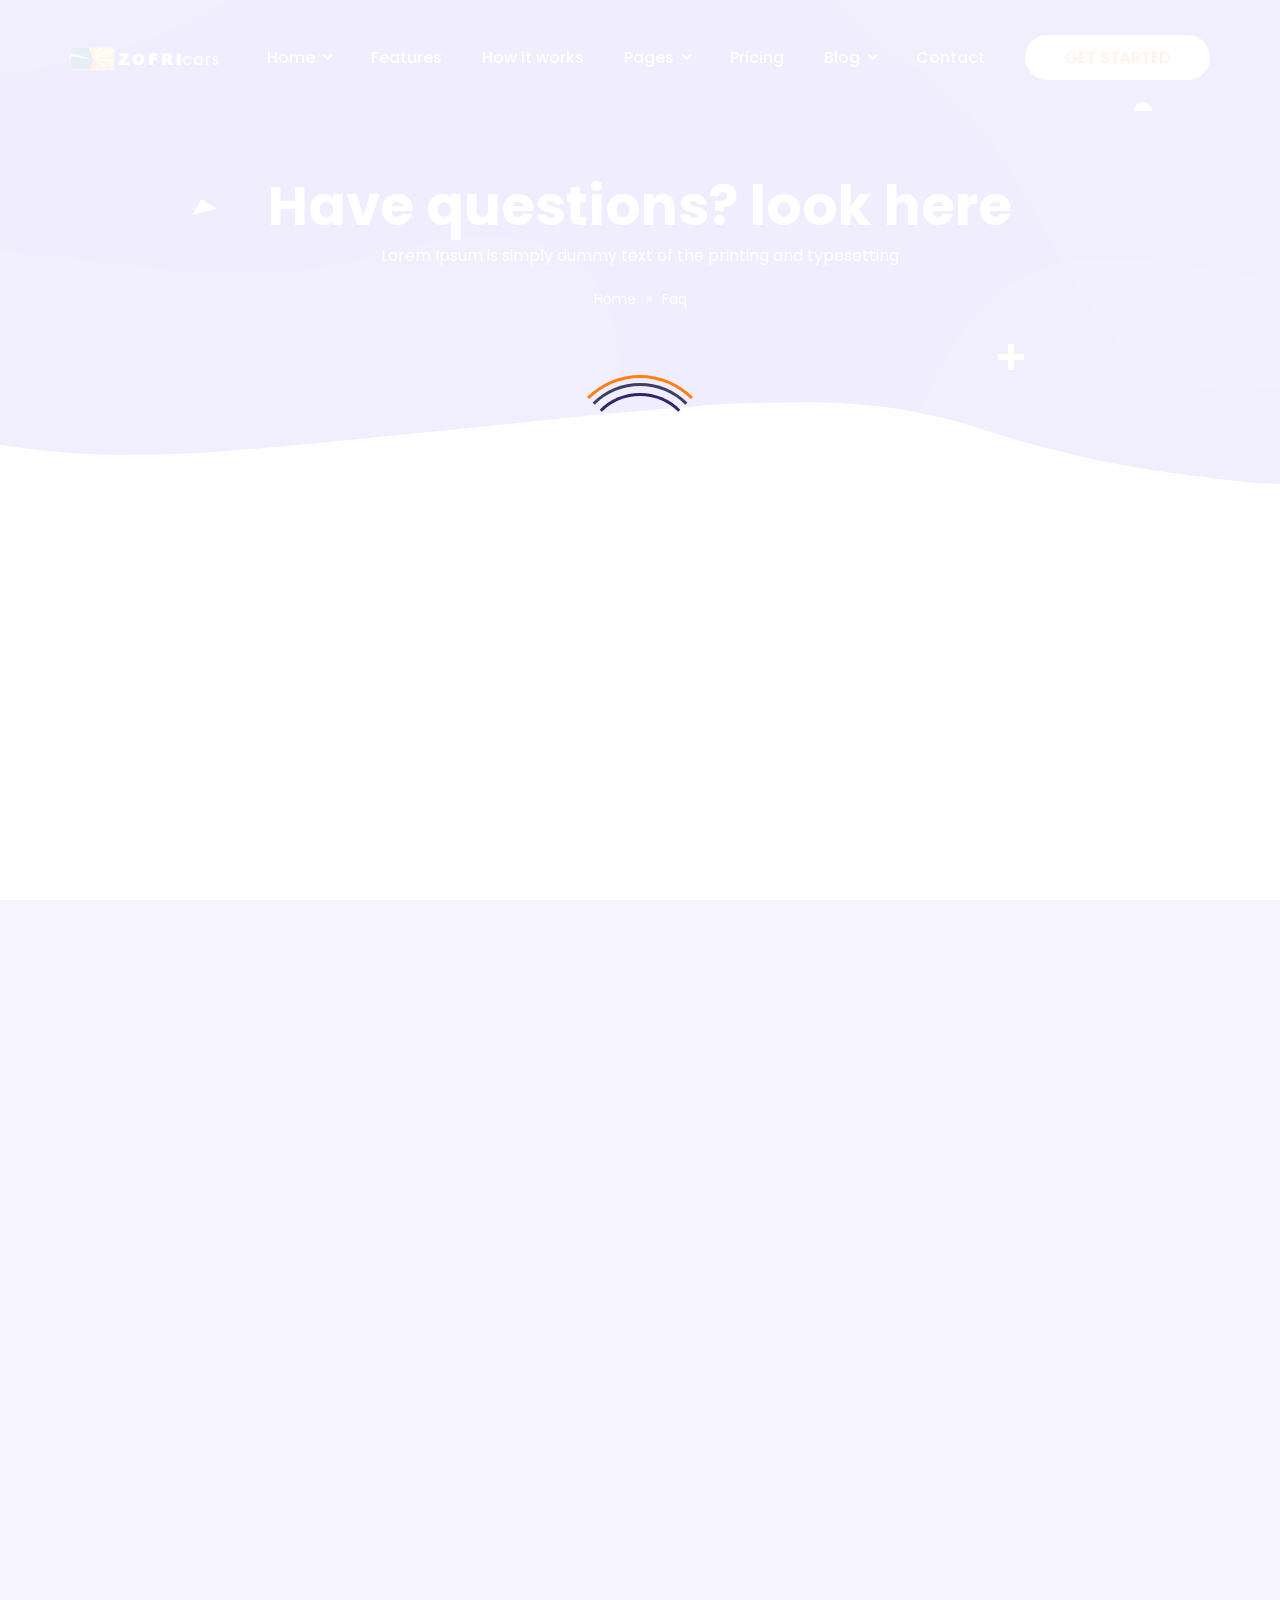
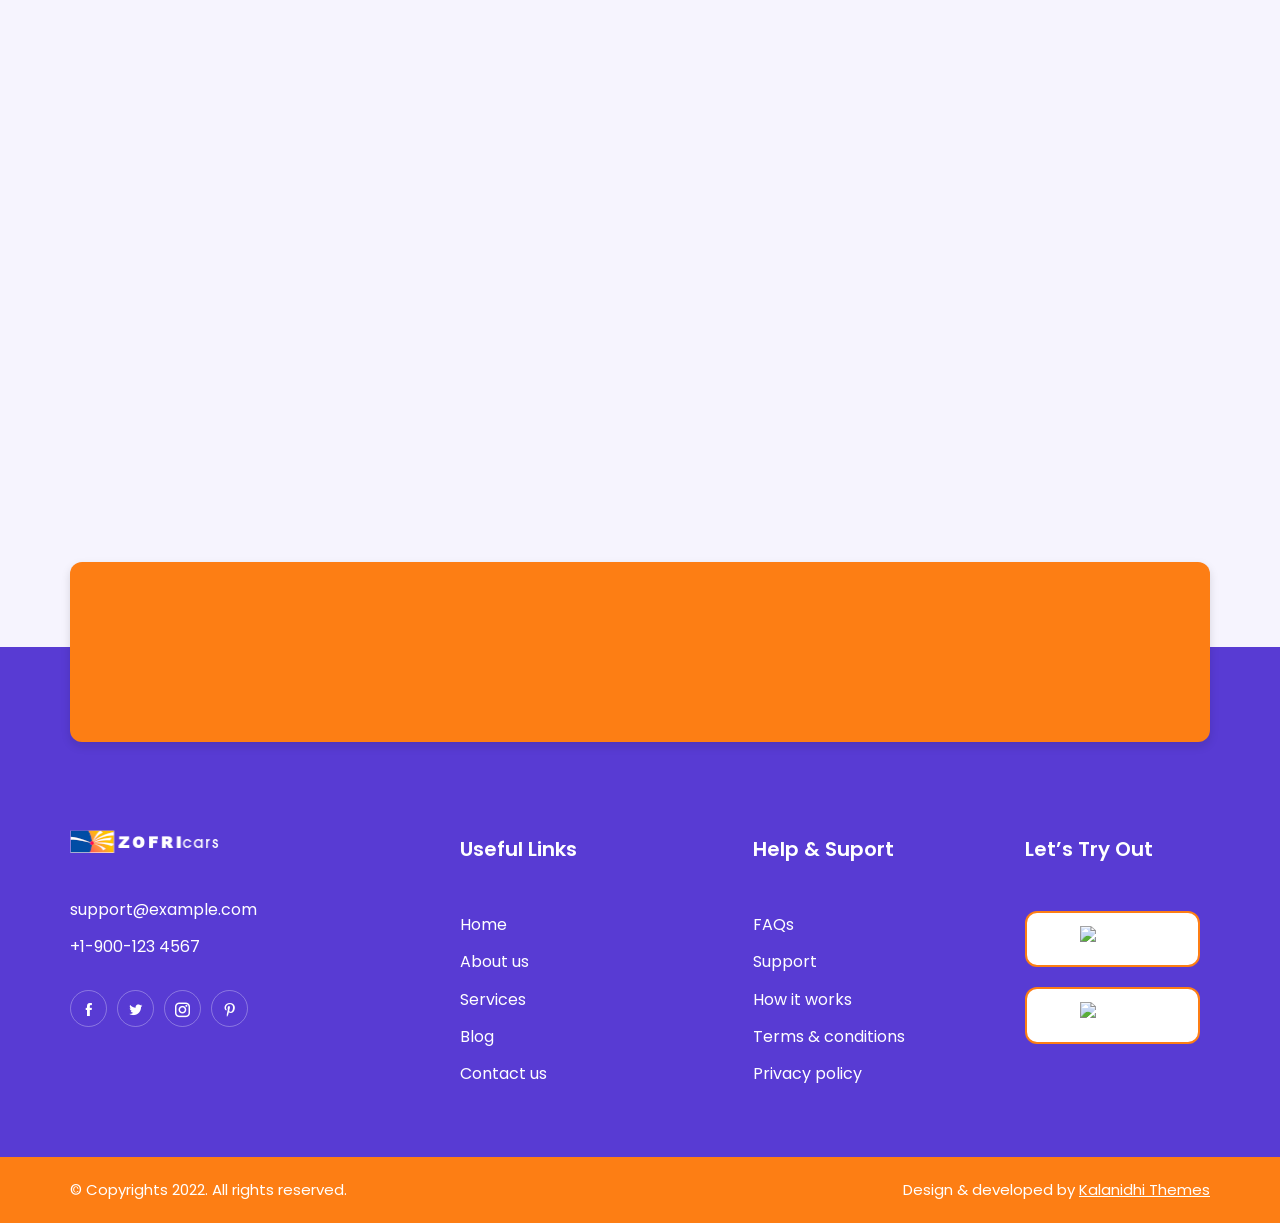
==== faq.html @ 600fb944 "first commit" ====
<!DOCTYPE html>
<html lang="en">

<head>

  <meta charset="UTF-8">
  <meta http-equiv="X-UA-Compatible" content="IE=edge">
  <meta name="viewport" content="width=device-width, initial-scale=1.0">
  <title>FAQs</title>

  <!-- icofont-css-link -->
  <link rel="stylesheet" href="css/icofont.min.css">
  <!-- Owl-Carosal-Style-link -->
  <link rel="stylesheet" href="css/owl.carousel.min.css">
  <!-- Bootstrap-Style-link -->
  <link rel="stylesheet" href="css/bootstrap.min.css">
  <!-- Aos-Style-link -->
  <link rel="stylesheet" href="css/aos.css">
  <!-- Coustome-Style-link -->
  <link rel="stylesheet" href="css/style.css">
  <!-- Responsive-Style-link -->
  <link rel="stylesheet" href="css/responsive.css">
  <!-- Favicon -->
  <link rel="shortcut icon" href="images/favicon.png" type="image/x-icon">

</head>

<body>

  <!-- Page-wrapper-Start -->
  <div class="page_wrapper">

    <!-- Preloader -->
    <div id="preloader">
      <div id="loader"></div>
    </div>

    <!-- Header Start -->
    <header class="white_header">
      <!-- container start -->
      <div class="container">
        <!-- navigation bar -->
        <nav class="navbar navbar-expand-lg">
           <a class="navbar-brand" href="index.html">
            <img src="images/footer_logo.png" alt="image">
          </a>
          <button class="navbar-toggler" type="button" data-toggle="collapse" data-target="#navbarSupportedContent"
            aria-controls="navbarSupportedContent" aria-expanded="false" aria-label="Toggle navigation">
            <span class="navbar-toggler-icon">
              <!-- <i class="icofont-navigation-menu ico_menu"></i> -->
              <div class="toggle-wrap">
                <span class="toggle-bar"></span>
              </div>
            </span>
          </button>

          <div class="collapse navbar-collapse" id="navbarSupportedContent">
            <ul class="navbar-nav ml-auto">
              <!-- secondery menu start -->
              <li class="nav-item has_dropdown">
                <a class="nav-link" href="faq.html#">Home</a>
                <span class="drp_btn"><i class="icofont-rounded-down"></i></span>
                <div class="sub_menu">
                  <ul>
                    <li><a href="index.html">Home Defoult</a></li>
                    <li><a href="../02-app-landing-page-dark-hero/index.html">Home Dark Hero</a></li>
                    <li><a href="../03-app-landing-page-wave-animation/index.html">Home Wave </a></li>
                    <li><a href="../04-app-landing-page-gredient-color/index.html">Home Gredient</a></li>
                    <li><a href="../05-app-landing-page-video-hero/index.html">Home Video</a></li>
                    <li><a href="../06-app-landing-page-video-hero-full-background/index.html">Home Video 2</a></li>
                  </ul>
                </div>
              </li>
              <!-- secondery menu end -->
              <li class="nav-item">
                <a class="nav-link" href="index.html#features">Features</a>
              </li>
              <li class="nav-item">
                <a class="nav-link" href="index.html#how_it_work">How it works</a>
              </li>

              <!-- secondery menu start -->
              <li class="nav-item has_dropdown">
                <a class="nav-link" href="faq.html#">Pages</a>
                <span class="drp_btn"><i class="icofont-rounded-down"></i></span>
                <div class="sub_menu">
                  <ul>
                    <li><a href="about.html">About Us</a></li>
                    <li><a href="reviews.html">Reviews</a></li>
                    <li><a href="contact.html">Contact Us</a></li>
                    <li><a href="faq.html">Faq</a></li>
                    <li><a href="sign-in.html">Sign In</a></li>
                    <li><a href="sign-up.html">Sign Up</a></li>
                    <li><a href="blog-list.html">Blog List</a></li>
                    <li><a href="blog-single.html">Blog Single</a></li>
                  </ul>
                </div>
              </li>
              <!-- secondery menu end -->

              <li class="nav-item">
                <a class="nav-link" href="pricing.html">Pricing</a>
              </li>


              <!-- secondery menu start -->
              <li class="nav-item has_dropdown">
                <a class="nav-link" href="faq.html#">Blog</a>
                <span class="drp_btn"><i class="icofont-rounded-down"></i></span>
                <div class="sub_menu">
                  <ul>
                    <li><a href="blog-list.html">Blog List</a></li>
                    <li><a href="blog-single.html">Blog Single</a></li>
                  </ul>
                </div>
              </li>
              <!-- secondery menu end -->

              
              <li class="nav-item">
                <a class="nav-link" href="contact.html">Contact</a>
              </li>
              <li class="nav-item">
                <a class="nav-link dark_btn" href="contact.html">GET STARTED</a>
              </li>
            </ul>
          </div>
        </nav>
        <!-- navigation end -->
      </div>
      <!-- container end -->
    </header>


    <!-- BredCrumb-Section -->
    <div class="bred_crumb">
      <div class="container">
        <!-- shape animation  -->
        <span class="banner_shape1"> <img src="images/banner-shape1.png" alt="image" > </span>
        <span class="banner_shape2"> <img src="images/banner-shape2.png" alt="image" > </span>
        <span class="banner_shape3"> <img src="images/banner-shape3.png" alt="image" > </span>

        <div class="bred_text">
          <h1>Have questions? look here</h1>
          <p>Lorem Ipsum is simply dummy text of the printing and typesetting</p>
          <ul>
            <li><a href="index.html">Home</a></li>
            <li><span>»</span></li>
            <li><a href="reviews.html">Faq</a></li>
          </ul>
        </div>
      </div>
    </div>

    <!-- FAQ-Section start -->
    <section class="row_am faq_section">
      <!-- container start -->
      <div class="container">

        <!-- faq data -->
        <div class="faq_panel">
          <div class="accordion" id="accordionExample">

            <div class="card" data-aos="fade-up" >
              <div class="card-header" id="headingOne">
                <h2 class="mb-0">
                  <button type="button" class="btn btn-link active" data-toggle="collapse" data-target="#collapseOne">
                    <i class="icon_faq icofont-plus"></i></i> How can i pay ?</button>
                </h2>
              </div>
              <div id="collapseOne" class="collapse show" aria-labelledby="headingOne" data-parent="#accordionExample">
                <div class="card-body">
                  <p>Lorem Ipsum is simply dummy text of the printing and typesetting industry lorem Ipsum has. been the
                    industrys standard dummy text ever since the when an unknown printer took a galley of type and
                    scrambled it to make a type specimen book. It has survived not only five cen turies but also the
                    leap into electronic typesetting, remaining essentially unchanged.</p>
                </div>
              </div>
            </div>

            <div class="card" data-aos="fade-up" >
              <div class="card-header" id="headingTwo">
                <h2 class="mb-0">
                  <button type="button" class="btn btn-link collapsed" data-toggle="collapse"
                    data-target="#collapseTwo"><i class="icon_faq icofont-plus"></i></i> How to setup account ?</button>
                </h2>
              </div>
              <div id="collapseTwo" class="collapse" aria-labelledby="headingTwo" data-parent="#accordionExample">
                <div class="card-body">
                  <p>Lorem Ipsum is simply dummy text of the printing and typesetting industry lorem Ipsum has. been the
                    industrys standard dummy text ever since the when an unknown printer took a galley of type and
                    scrambled it to make a type specimen book. It has survived not only five cen turies but also the
                    leap into electronic typesetting, remaining essentially unchanged.</p>
                </div>
              </div>
            </div>

            <div class="card" data-aos="fade-up" >
              <div class="card-header" id="headingThree">
                <h2 class="mb-0">
                  <button type="button" class="btn btn-link collapsed" data-toggle="collapse"
                    data-target="#collapseThree"><i class="icon_faq icofont-plus"></i></i>What is process to get refund
                    ?</button>
                </h2>
              </div>
              <div id="collapseThree" class="collapse" aria-labelledby="headingThree" data-parent="#accordionExample">
                <div class="card-body">
                  <p>Lorem Ipsum is simply dummy text of the printing and typesetting industry lorem Ipsum has. been the
                    industrys standard dummy text ever since the when an unknown printer took a galley of type and
                    scrambled it to make a type specimen book. It has survived not only five cen turies but also the
                    leap into electronic typesetting, remaining essentially unchanged.</p>
                </div>
              </div>
            </div>

            <div class="card" data-aos="fade-up" >
              <div class="card-header" id="headingFour">
                <h2 class="mb-0">
                  <button type="button" class="btn btn-link collapsed" data-toggle="collapse"
                    data-target="#collapseFour"><i class="icon_faq icofont-plus"></i></i>What is process to get refund ?
                  </button>
                </h2>
              </div>

              <div id="collapseFour" class="collapse" aria-labelledby="headingFour" data-parent="#accordionExample">
                <div class="card-body">
                  <p>Lorem Ipsum is simply dummy text of the printing and typesetting industry lorem Ipsum has. been the
                    industrys standard dummy text ever since the when an unknown printer took a galley of type and
                    scrambled it to make a type specimen book. It has survived not only five cen turies but also the
                    leap into electronic typesetting, remaining essentially unchanged.</p>
                </div>
              </div>
            </div>

            <div class="card" data-aos="fade-up" >
              <div class="card-header" id="headingFive">
                <h2 class="mb-0">
                  <button type="button" class="btn btn-link collapsed" data-toggle="collapse"
                    data-target="#collapseFive"><i class="icon_faq icofont-plus"></i></i>Can i get code bug support for customization ?
                  </button>
                </h2>
              </div>

              <div id="collapseFive" class="collapse" aria-labelledby="headingFive" data-parent="#accordionExample">
                <div class="card-body">
                  <p>Lorem Ipsum is simply dummy text of the printing and typesetting industry lorem Ipsum has. been the
                    industrys standard dummy text ever since the when an unknown printer took a galley of type and
                    scrambled it to make a type specimen book. It has survived not only five cen turies but also the
                    leap into electronic typesetting, remaining essentially unchanged.</p>
                </div>
              </div>
            </div>

            <div class="card" data-aos="fade-up" >
              <div class="card-header" id="headingSix">
                <h2 class="mb-0">
                  <button type="button" class="btn btn-link collapsed" data-toggle="collapse"
                    data-target="#collapseSix"><i class="icon_faq icofont-plus"></i></i>Lorem Ipsum is simply dummy text of the printing and typesetting ?
                  </button>
                </h2>
              </div>

              <div id="collapseSix" class="collapse" aria-labelledby="headingSix" data-parent="#accordionExample">
                <div class="card-body">
                  <p>Lorem Ipsum is simply dummy text of the printing and typesetting industry lorem Ipsum has. been the
                    industrys standard dummy text ever since the when an unknown printer took a galley of type and
                    scrambled it to make a type specimen book. It has survived not only five cen turies but also the
                    leap into electronic typesetting, remaining essentially unchanged.</p>
                </div>
              </div>
            </div>

            <div class="card" data-aos="fade-up" >
              <div class="card-header" id="headingSeven">
                <h2 class="mb-0">
                  <button type="button" class="btn btn-link collapsed" data-toggle="collapse"
                    data-target="#collapseSeven"><i class="icon_faq icofont-plus"></i></i>Lorem Ipsum is simply dummy text of the printing and typesetting ?
                  </button>
                </h2>
              </div>

              <div id="collapseSeven" class="collapse" aria-labelledby="headingSeven" data-parent="#accordionExample">
                <div class="card-body">
                  <p>Lorem Ipsum is simply dummy text of the printing and typesetting industry lorem Ipsum has. been the
                    industrys standard dummy text ever since the when an unknown printer took a galley of type and
                    scrambled it to make a type specimen book. It has survived not only five cen turies but also the
                    leap into electronic typesetting, remaining essentially unchanged.</p>
                </div>
              </div>
            </div>


          </div>
        </div>
      </div>
      <!-- container end -->
    </section>
    <!-- FAQ-Section end -->

     <!-- Download-Free-App-section-Start  -->
     <section class="row_am free_app_section review_freeapp" id="getstarted">
    	<!-- container start -->
        <div class="container">
            <div class="free_app_inner" data-aos="fade-in" data-aos-duration="1500" data-aos-delay="100">
              	<!-- row start -->
                <div class="row">
                	<!-- content -->
                    <div class="col-md-6">
                        <div class="free_text">
                            <div class="section_title">
                                <h2>Let’s download free from apple and play store</h2>
                                <p>Instant free download from apple and play store orem Ipsum is simply dummy text of the printing.
                                  and typese tting indus orem Ipsum has beenthe standard</p>
                            </div>
                            <ul class="app_btn">
                              <li>
                                <a href="faq.html#">
                                  <img src="images/appstore_blue.png" alt="image" >
                                </a>
                              </li>
                              <li>
                                <a href="faq.html#">
                                  <img src="images/googleplay_blue.png" alt="image" >
                                </a>
                              </li>
                            </ul>
                        </div>
                    </div>

                    <!-- images -->
                    <div class="col-md-6">
                        <div class="free_img">
                            <img src="images/download-screen01.png" alt="image" >
                            <img class="mobile_mockup" src="images/download-screen02.png" alt="image" >
                        </div>
                    </div>
                </div>
                <!-- row end -->
            </div>
        </div>
        <!-- container end -->
    </section>
    <!-- Download-Free-App-section-end  -->

    <!-- News-Letter-Section-Start -->
    <section class="newsletter_section">
      <!-- container start -->
      <div class="container">
        <div class="newsletter_box">
          <div class="section_title" data-aos="fade-in" data-aos-duration="1500" data-aos-delay="100">
            <!-- h2 -->
            <h2>Subscribe newsletter</h2>
            <!-- p -->
            <p>Be the first to recieve all latest post in your inbox</p>
          </div>
          <form action="faq.html" data-aos="fade-in" data-aos-duration="1500" data-aos-delay="100">
            <div class="form-group">
              <input type="email" class="form-control" placeholder="Enter your email">
            </div>
            <div class="form-group">
              <button class="btn">SUBMIT</button>
            </div>
          </form>
        </div>
      </div>
      <!-- container end -->
    </section>
    <!-- News-Letter-Section-end -->

    <!-- Footer-Section start -->
    <footer>
      <div class="top_footer has_bg">
        <!-- container start -->
        <div class="container">
          <!-- row start -->
          <div class="row">
            <!-- footer link 1 -->
            <div class="col-lg-4 col-md-6 col-12">
              <div class="abt_side">
                <div class="logo"> <img src="images/footer_logo.png" alt="image"></div>
                <ul>
                  <li><a href="faq.html#">support@example.com</a></li>
                  <li><a href="faq.html#">+1-900-123 4567</a></li>
                </ul>
                <ul class="social_media">
                  <li><a href="faq.html#"><i class="icofont-facebook"></i></a></li>
                  <li><a href="faq.html#"><i class="icofont-twitter"></i></a></li>
                  <li><a href="faq.html#"><i class="icofont-instagram"></i></a></li>
                  <li><a href="faq.html#"><i class="icofont-pinterest"></i></a></li>
                </ul>
              </div>
            </div>

            <!-- footer link 2 -->
            <div class="col-lg-3 col-md-6 col-12">
              <div class="links">
                <h3>Useful Links</h3>
                <ul>
                  <li><a href="index.html">Home</a></li>
                  <li><a href="faq.html#">About us</a></li>
                  <li><a href="faq.html#">Services</a></li>
                  <li><a href="faq.html#">Blog</a></li>
                  <li><a href="faq.html#">Contact us</a></li>
                </ul>
              </div>
            </div>

            <!-- footer link 3 -->
            <div class="col-lg-3 col-md-6 col-12">
              <div class="links">
                <h3>Help & Suport</h3>
                <ul>
                  <li><a href="faq.html#">FAQs</a></li>
                  <li><a href="faq.html#">Support</a></li>
                  <li><a href="faq.html#">How it works</a></li>
                  <li><a href="faq.html#">Terms & conditions</a></li>
                  <li><a href="faq.html#">Privacy policy</a></li>
                </ul>
              </div>
            </div>

            <!-- footer link 4 -->
            <div class="col-lg-2 col-md-6 col-12">
              <div class="try_out">
                <h3>Let’s Try Out</h3>
                <ul class="app_btn">
                  <li>
                    <a href="faq.html#">
                      <img src="images/appstore_blue.png" alt="image">
                    </a>
                  </li>
                  <li>
                    <a href="faq.html#">
                      <img src="images/googleplay_blue.png" alt="image">
                    </a>
                  </li>
                </ul>
              </div>
            </div>
          </div>
          <!-- row end -->
        </div>
        <!-- container end -->
      </div>

      <!-- last footer -->
      <div class="bottom_footer">
        <!-- container start -->
        <div class="container">
          <!-- row start -->
          <div class="row">
            <div class="col-md-6">
              <p>© Copyrights 2022. All rights reserved.</p>
            </div>
            <div class="col-md-6">
              <p class="developer_text">Design & developed by <a href="https://themeforest.net/user/kalanidhithemes" target="blank">Kalanidhi Themes</a></p>
            </div>
          </div>
          <!-- row end -->
        </div>
        <!-- container end -->
      </div>

      <!-- go top button -->
      <div class="go_top">
        <span><img src="images/go_top.png" alt="image"></span>
      </div>
    </footer>
    <!-- Footer-Section end -->

  
  </div>
  <!-- Page-wrapper-End -->

  <!-- Jquery-js-Link -->
  <script src="js/jquery.js"></script>
  <!-- owl-js-Link -->
  <script src="js/owl.carousel.min.js"></script>
  <!-- bootstrap-js-Link -->
  <script src="js/bootstrap.min.js"></script>
  <!-- aos-js-Link -->
  <script src="js/aos.js"></script>
  <!-- main-js-Link -->
  <script src="js/main.js"></script>

</body>

</html>
---- css/style.css ----
/*-----------------------------------------------------------------------------------

[Table of contents]

1. Font
2. Css Variable for colors
3. Common CSS
4. Preloader CSS
5. Header - Main Navigation ( section )
6. Hero Slider ( section )
7. Trusted Logo Slider ( section )
8. Features ( section )
9. About us ( section )
10. Modern UI ( section )
11. How it works ( section )
12. Testimonials ( section )
13. Pricing ( section )
14. Faq ( section )
15. Interface ( section )
16. Download app ( section )
17. Latest story ( section )
18. Newsletter ( section )
19. Footer ( section )
20. Animation CSS ( section )


-----------------------------------------------------------------------------------*/


/* --------Font--------------- */
/* poppins-300 - latin */
@font-face {
    font-family: 'Poppins';
    font-style: normal;
    font-weight: 300;
    src: url('../fonts/poppins-v20-latin-300.eot'); /* IE9 Compat Modes */
    src: local(''),
         url('../fonts/poppins-v20-latin-300.eot?') format('embedded-opentype'), /* IE6-IE8 */
         url('../fonts/poppins-v20-latin-300.woff2') format('woff2'), /* Super Modern Browsers */
         url('../fonts/poppins-v20-latin-300.woff') format('woff'), /* Modern Browsers */
         url('../fonts/poppins-v20-latin-300.ttf') format('truetype'), /* Safari, Android, iOS */
         url('../fonts/poppins-v20-latin-300.svg') format('svg'); /* Legacy iOS */
  }
  /* poppins-regular - latin */
  @font-face {
    font-family: 'Poppins';
    font-style: normal;
    font-weight: 400;
    src: url('../fonts/poppins-v20-latin-regular.eot'); /* IE9 Compat Modes */
    src: local(''),
         url('../fonts/poppins-v20-latin-regular.eot?') format('embedded-opentype'), /* IE6-IE8 */
         url('../fonts/poppins-v20-latin-regular.woff2') format('woff2'), /* Super Modern Browsers */
         url('../fonts/poppins-v20-latin-regular.woff') format('woff'), /* Modern Browsers */
         url('../fonts/poppins-v20-latin-regular.ttf') format('truetype'), /* Safari, Android, iOS */
         url('../fonts/poppins-v20-latin-regular.svg') format('svg'); /* Legacy iOS */
  }
  /* poppins-italic - latin */
  @font-face {
    font-family: 'Poppins';
    font-style: italic;
    font-weight: 400;
    src: url('../fonts/poppins-v20-latin-italic.eot'); /* IE9 Compat Modes */
    src: local(''),
         url('../fonts/poppins-v20-latin-italic.eot?') format('embedded-opentype'), /* IE6-IE8 */
         url('../fonts/poppins-v20-latin-italic.woff2') format('woff2'), /* Super Modern Browsers */
         url('../fonts/poppins-v20-latin-italic.woff') format('woff'), /* Modern Browsers */
         url('../fonts/poppins-v20-latin-italic.ttf') format('truetype'), /* Safari, Android, iOS */
         url('../fonts/poppins-v20-latin-italic.svg') format('svg'); /* Legacy iOS */
  }
  /* poppins-500 - latin */
  @font-face {
    font-family: 'Poppins';
    font-style: normal;
    font-weight: 500;
    src: url('../fonts/poppins-v20-latin-500.eot'); /* IE9 Compat Modes */
    src: local(''),
         url('../fonts/poppins-v20-latin-500.eot?') format('embedded-opentype'), /* IE6-IE8 */
         url('../fonts/poppins-v20-latin-500.woff2') format('woff2'), /* Super Modern Browsers */
         url('../fonts/poppins-v20-latin-500.woff') format('woff'), /* Modern Browsers */
         url('../fonts/poppins-v20-latin-500.ttf') format('truetype'), /* Safari, Android, iOS */
         url('../fonts/poppins-v20-latin-500.svg') format('svg'); /* Legacy iOS */
  }
  /* poppins-500italic - latin */
  @font-face {
    font-family: 'Poppins';
    font-style: italic;
    font-weight: 500;
    src: url('../fonts/poppins-v20-latin-500italic.eot'); /* IE9 Compat Modes */
    src: local(''),
         url('../fonts/poppins-v20-latin-500italic.eot?') format('embedded-opentype'), /* IE6-IE8 */
         url('../fonts/poppins-v20-latin-500italic.woff2') format('woff2'), /* Super Modern Browsers */
         url('../fonts/poppins-v20-latin-500italic.woff') format('woff'), /* Modern Browsers */
         url('../fonts/poppins-v20-latin-500italic.ttf') format('truetype'), /* Safari, Android, iOS */
         url('../fonts/poppins-v20-latin-500italic.svg') format('svg'); /* Legacy iOS */
  }
  /* poppins-600 - latin */
  @font-face {
    font-family: 'Poppins';
    font-style: normal;
    font-weight: 600;
    src: url('../fonts/poppins-v20-latin-600.eot'); /* IE9 Compat Modes */
    src: local(''),
         url('../fonts/poppins-v20-latin-600.eot?') format('embedded-opentype'), /* IE6-IE8 */
         url('../fonts/poppins-v20-latin-600.woff2') format('woff2'), /* Super Modern Browsers */
         url('../fonts/poppins-v20-latin-600.woff') format('woff'), /* Modern Browsers */
         url('../fonts/poppins-v20-latin-600.ttf') format('truetype'), /* Safari, Android, iOS */
         url('../fonts/poppins-v20-latin-600.svg') format('svg'); /* Legacy iOS */
  }
  /* poppins-700 - latin */
  @font-face {
    font-family: 'Poppins';
    font-style: normal;
    font-weight: 700;
    src: url('../fonts/poppins-v20-latin-700.eot'); /* IE9 Compat Modes */
    src: local(''),
         url('../fonts/poppins-v20-latin-700.eot?') format('embedded-opentype'), /* IE6-IE8 */
         url('../fonts/poppins-v20-latin-700.woff2') format('woff2'), /* Super Modern Browsers */
         url('../fonts/poppins-v20-latin-700.woff') format('woff'), /* Modern Browsers */
         url('../fonts/poppins-v20-latin-700.ttf') format('truetype'), /* Safari, Android, iOS */
         url('../fonts/poppins-v20-latin-700.svg') format('svg'); /* Legacy iOS */
  }
  /* poppins-800 - latin */
  @font-face {
    font-family: 'Poppins';
    font-style: normal;
    font-weight: 800;
    src: url('../fonts/poppins-v20-latin-800.eot'); /* IE9 Compat Modes */
    src: local(''),
         url('../fonts/poppins-v20-latin-800.eot?') format('embedded-opentype'), /* IE6-IE8 */
         url('../fonts/poppins-v20-latin-800.woff2') format('woff2'), /* Super Modern Browsers */
         url('../fonts/poppins-v20-latin-800.woff') format('woff'), /* Modern Browsers */
         url('../fonts/poppins-v20-latin-800.ttf') format('truetype'), /* Safari, Android, iOS */
         url('../fonts/poppins-v20-latin-800.svg') format('svg'); /* Legacy iOS */
  }

/* -----------Css-variable------ */

:root {
    --light-purple: #F6F4FE;
    --purple: #6A49F2;
    --bg-purple: #6A49F2;
    --dark-purple: #32236F;
    --body-text-purple: #3E3F66;
    --text-white: #ffffff;
    --bg-white: #ffffff;
    --slider-dots-color: #D4D2DD;
    --light-bg: #DFDAF3;
}



/* ------Common-Css------------- */

html{scroll-behavior:smooth}

body {
    margin: 0;
    padding: 0;
    box-sizing: border-box;
    font-size: 16px;
    line-height: 1.7;
    font-family: 'Poppins', sans-serif;
    color: var(--body-text-purple);
    background-color: var(--light-purple);
}

.page_wrapper {
    width: 100%;
    overflow-x: hidden;
}

a {
    text-decoration: none;
    color: var(--body-text-purple);
}

a:hover {
    text-decoration: none;
    color: var(--body-text-purple);
}

ul,
li {
    padding: 0;
    list-style-type: none;
    margin: 0;
}

button:focus,
.btn.focus,
.btn:focus {
    outline: none;
    box-shadow: none;
}

@media screen and (min-width:1200px) {
    .container {
        max-width: 1170px;
    }
}

.section_title {
    text-align: center;
}

/* section heading h2 */
.section_title h2 {
    font-size: 40px;
    font-weight: 700;
    color: var(--dark-purple);
}

.section_title h2 span {
    color: var(--purple);
}

.row_am {
    padding: 50px 0;
}

/* purple button */
.puprple_btn {
    background-color: var(--purple);
    color: var(--text-white);
    border-radius: 50px;
    padding: 10px 40px;
    position: relative;
    overflow: hidden;
    z-index: 1;
    font-weight: 500;
}

.puprple_btn::before {
    content: "";
    position: absolute;
    left: 0;
    top: 0;
    width: 0%;
    height: 100%;
    background-color: var(--bg-white);
    border-radius: 50px;
    transition: .6s all;
    z-index: -1;
}

.puprple_btn:hover::before {
    width: 100%;
}

.puprple_btn:hover {
    color: var(--purple);
}

/* white button */
.white_btn {
    padding: 10px 45px;
    border: 1px solid var(--purple);
    color: var(--purple);
    border-radius: 50px;
    background-color: var(--bg-white);
    font-weight: 700;
    position: relative;
    z-index: 1;
    overflow: hidden;
    font-weight: 500;
}

.white_btn::before {
    content: "";
    position: absolute;
    left: 0;
    top: 0;
    width: 0%;
    height: 100%;
    background-color: var(--bg-purple);
    border-radius: 50px;
    transition: .6s all;
    z-index: -1;
}

.white_btn:hover::before {
    width: 110%;
}

.white_btn:hover {
    color: var(--text-white);
}

.highlited_block .white_btn:hover {
    border-color: var(--bg-white);
}

/* slider controls */
.owl-carousel .owl-dots {
    display: flex;
    align-items: center;
    justify-content: center;
    position: relative;
    margin-top: 20px;
}

.owl-carousel .owl-dots button {
    display: block;
    width: 15px;
    height: 15px;
    background-color: var(--slider-dots-color);
    border-radius: 15px;
    margin: 0 5px;
}

.owl-carousel .owl-dots button.active {
    background-color: var(--purple);
}

/* -------------Preloader-Css-Start-------------- */

/* Preloader */
#preloader {
    position: fixed;
    top: 0;
    left: 0;
    width: 100%;
    height: 100%;
    background-color: rgba(255, 255, 255, 0.9);
    z-index: 999999;
}

#loader {
    display: block;
    position: relative;
    left: 50%;
    top: 50%;
    width: 150px;
    height: 150px;
    margin: -75px 0 0 -75px;
    border-radius: 50%;
    border: 3px solid transparent;
    border-top-color: var(--bg-purple);
    -webkit-animation: spin 2s linear infinite;
    animation: spin 2s linear infinite;
}

#loader:before {
    content: "";
    position: absolute;
    top: 5px;
    left: 5px;
    right: 5px;
    bottom: 5px;
    border-radius: 50%;
    border: 3px solid transparent;
    border-top-color: var(--body-text-purple);
    -webkit-animation: spin 3s linear infinite;
    animation: spin 3s linear infinite;
}

#loader:after {
    content: "";
    position: absolute;
    top: 15px;
    left: 15px;
    right: 15px;
    bottom: 15px;
    border-radius: 50%;
    border: 3px solid transparent;
    border-top-color: var(--dark-purple);
    -webkit-animation: spin 1.5s linear infinite;
    animation: spin 1.5s linear infinite;
}

@-webkit-keyframes spin {
    0%   {
        -webkit-transform: rotate(0deg);
        -ms-transform: rotate(0deg);
        transform: rotate(0deg);
    }
    100% {
        -webkit-transform: rotate(360deg);
        -ms-transform: rotate(360deg);
        transform: rotate(360deg);
    }
}

@keyframes spin {
    0%   {
        -webkit-transform: rotate(0deg);
        -ms-transform: rotate(0deg);
        transform: rotate(0deg);
    }
    100% {
        -webkit-transform: rotate(360deg);
        -ms-transform: rotate(360deg);
        transform: rotate(360deg);
    }
}




/* -----------Header-Css-Start------------------- */
/* header wraper */
header {
    position: relative;
    width: 100%;
    z-index: 99999;
    transition: .4s all;
}

header.fix_style {
    position: fixed;
    top: 0;
    backdrop-filter: blur(5px);
    background-color: #ffffffb4;
    padding: 15px 0;
    transition: none;
    opacity: 0;
    pointer-events: none;
}

header.fixed {
   pointer-events: all;
   opacity: 1;
   transition: .4s all;
}

header.fixed .navbar {
    padding: 0;
}

/* navigation bar */
.navbar {
    padding-left: 0;
    padding-right: 0;
    padding-top: 35px;
}

.navbar-expand-lg .navbar-nav {
    align-items: center;
}

.navbar-expand-lg .navbar-nav .nav-link {
    padding: 5px 20px;
    font-weight: 500;
}

.navbar-expand-lg .navbar-nav .nav-link:hover {
    color: var(--purple);
}

.navbar-expand-lg .navbar-nav .nav-link.dark_btn {
    color: var(--text-white);
    background-color: var(--purple);
    font-size: 16px;
    padding: 9px 40px;
    border-radius: 25px;
    margin-left: 20px;
    position: relative;
}


.navbar-expand-lg .navbar-nav .nav-link.dark_btn::before, 
.navbar-expand-lg .navbar-nav .nav-link.dark_btn::after {
    content: '';
    position: absolute;
    top: 0;
    right: 0;
    bottom: 0;
    left: 0;
    width: 100%;
    height: 100%;
    border-radius: 42px;
    z-index: -1;
}

.navbar-expand-lg .navbar-nav .nav-link.dark_btn::before {
  animation: pulse-blue-medium-sm 3.5s infinite
}

.navbar-expand-lg .navbar-nav .nav-link.dark_btn::after  {
  animation: pulse-blue-small-sm 3.5s infinite
}

.navbar-brand img {
    width: 150px;
}

/* navigation bar dropdown */
.navbar-expand-lg .navbar-nav .has_dropdown {
    display: flex;
    align-items: center;
    position: relative;
    border-radius: 10px 10px 0 0;
    transition: .4s all;
}

.navbar-expand-lg .navbar-nav .has_dropdown:hover {
    background-color: var(--bg-white);
    box-shadow: 0px 4px 10px #c5c5c580;
}

.navbar-expand-lg .navbar-nav .has_dropdown .drp_btn {
    position: relative;
    right: 15px;
}

.navbar-expand-lg .navbar-nav .has_dropdown .sub_menu {
    position: absolute;
    top: 100%;
    background-color: var(--bg-white);
    border-radius: 0 10px 10px 10px;
    min-width: 210px;
    max-width: 230px;
    margin-top: -10px;
    transition: .4s all;
    opacity: 0;
    pointer-events: none;
    box-shadow: 0px 4px 10px #c5c5c580;
}

.navbar-expand-lg .navbar-nav .has_dropdown .sub_menu ul {
    margin-left: 0;
    padding: 10px 20px;
}

.navbar-expand-lg .navbar-nav .has_dropdown .sub_menu ul li a {
    font-size: 15px;
    position: relative;
    transition: .4s all;
    line-height: 35px;
    font-weight: 500;
}

.navbar-expand-lg .navbar-nav .has_dropdown .sub_menu ul li a::before {
    content: "";
    width: 10px;
    height: 10px;
    display: inline-block;
    border: 2px solid var(--purple);
    border-radius: 10px;
    margin-right: 5px;
    position: absolute;
    left: -10px;
    top: 50%;
    transform: translateY(-50%);
    opacity: 0;
    transition: .4s all;
}

.navbar-expand-lg .navbar-nav .has_dropdown .sub_menu ul li a:hover {
    padding-left: 15px;
    color: var(--purple);
}

.navbar-expand-lg .navbar-nav .has_dropdown .sub_menu ul li a:hover::before {
    opacity: 1;
    left: 0;
}

.navbar-expand-lg .navbar-nav .has_dropdown:hover>a,
.navbar-expand-lg .navbar-nav .has_dropdown:hover>.drp_btn {
    color: var(--purple);
}

.navbar-expand-lg .navbar-nav .has_dropdown:hover .sub_menu {
    opacity: 1;
    pointer-events: all;
    margin-top: -1px;
}

/* navigation toggle menu */
.toggle-wrap {
    padding: 10px;
    position: relative;
    cursor: pointer;
    
    /*disable selection*/
    -webkit-touch-callout: none;
      -webkit-user-select: none;
      -khtml-user-select: none;
      -moz-user-select: none;
      -ms-user-select: none;
      user-select: none;
  }

  .toggle-bar,
  .toggle-bar::before,
  .toggle-bar::after,
  .toggle-wrap.active .toggle-bar,
  .toggle-wrap.active .toggle-bar::before,
  .toggle-wrap.active .toggle-bar::after {
      -webkit-transition: all .2s ease-in-out;
      -moz-transition: all .2s ease-in-out;
      -o-transition: all .2s ease-in-out;
      transition: all .2s ease-in-out;
  }

  .toggle-bar {
      width: 25px;
      margin: 10px 0;
      position: relative;
      border-top: 4px solid var(--body-text-purple);
      display: block;
  }

  .toggle-bar::before,
  .toggle-bar::after {
      content: "";
      display: block;
      background: var(--body-text-purple);
      height: 4px;
      width: 30px;
      position: absolute;
      top: -12px;
      right: 0px;
      -ms-transform: rotate(0deg);
      -webkit-transform: rotate(0deg);
      transform: rotate(0deg);
      -ms-transform-origin: 13%;
      -webkit-transform-origin: 13%;
      transform-origin: 13%;
  }

  .white_header .toggle-bar , 
  .white_header .toggle-bar::before,
  .white_header .toggle-bar::after {
    border-top: 4px solid var(--bg-white);
  }

  .toggle-bar::after {
    top: 4px;
  }

  .toggle-wrap.active .toggle-bar {
    border-top: 6px solid transparent;
  }

  .toggle-wrap.active .toggle-bar::before {
      -ms-transform: rotate(45deg);
      -webkit-transform: rotate(45deg);
      transform: rotate(45deg);
  }

  .toggle-wrap.active .toggle-bar::after {
      -ms-transform: rotate(-45deg);
      -webkit-transform: rotate(-45deg);
      transform: rotate(-45deg);
  }


/* ---------Hero-Slider-Css-Start------------------ */
/* hero slider wraper */
.banner_section {
    margin-top: 70px;
    position: relative;
}

.banner_section .container {
    position: relative;
}

/* wave backgound after banner */
.banner_section::after {
    content: "";
    display: block;
    background-image: url(../images/banner-shape.svg);
    background-size: cover;
    background-repeat: no-repeat;
    width: 100%;
    height: 200px;
    background-position: center;
    margin-top: -50px;
}

.banner_section .row {
    align-items: center;
}

/* hero slider text */
.banner_section .banner_text {
    margin-top: -50px;
}

/* hero slider heading h1 */
.banner_section .banner_text h1 {
    font-size: 55px;
    color: var(--dark-purple);
    letter-spacing: -1.5px;
    font-weight: 700;
}

.banner_section .banner_text h1 span {
    color: var(--purple);
}

/* hero slider button */
.banner_section .app_btn {
    display: flex;
    align-items: center;
}

/* hero slider list */
.banner_section .app_btn li a {
    display: block;
    padding: 12px 30px;
    background-color: var(--bg-white);
    border: 2px solid var(--purple);
    position: relative;
    border-radius: 12px;
    transition: .4s all;
}

.banner_section .app_btn li:last-child {
    margin-left: 25px;
}

.banner_section .app_btn li a img {
    transition: .4s all;
}

.banner_section .app_btn li a .white_img {
    position: absolute;
    left: 50%;
    transform: translateX(-50%);
    opacity: 0;
}

.banner_section .app_btn li a:hover {
    background-color: var(--purple);
}

.banner_section .app_btn li a:hover .blue_img {
    opacity: 0;
}

.banner_section .app_btn li a:hover .white_img {
    opacity: 1;
}

/* hero slider users */
.banner_section .used_app {
    display: flex;
    align-items: center;
    margin-top: 35px;
}

.banner_section .used_app ul {
    display: flex;
    align-items: center;
    margin-right: 10px;
}

.banner_section .used_app ul li:not(:first-child) {
    margin-left: -15px;
}

.banner_section .used_app p {
    font-size: 15px;
    line-height: 19px;
    margin-bottom: 0;
}

/* hero slider images */
.banner_section .banner_slider {
    display: flex;
    position: relative;
}

.banner_section .banner_slider .left_icon {
    position: absolute;
    left: 15px;
    bottom: 70px;
    z-index: 9999;
}

.banner_section .banner_slider .right_icon {
    position: absolute;
    right: 15px;
    top: 70px;
}

/* hero slider mobile frame */
.banner_section .banner_slider .slider_frame {
    position: absolute;
    left: 50%;
    transform: translateX(-50%);
    z-index: 999;
    width: 315px;
}

.banner_section .banner_slider #frmae_slider::before {
    content: "";
    position: absolute;
    left: 5px;
    top: 5px;
    background-color: #fff;
    width: calc(100% - 10px);
    height: 92%;
}

.banner_section .banner_slider::before {
    content: "";
    position: absolute;
    left: 50%;
    top: 50%;
    transform: translate(-50%, -50%);
    width: 475px;
    height: 475px;
    border-radius: 100%;
    background-color: var(--purple);
    z-index: -5;
}

.banner_section .banner_slider #frmae_slider {
    width: 305px;
    margin: 0 auto;
}

/* hero slider control dots */
.banner_section .owl-dots {
    margin-top: 40px;
}

.owl-carousel .owl-item img {
    max-width: 100%;
    width: auto;
}




/* ------------Trusted-Section-Css-Start----------- */

/* trusted logos wraper */
.trusted_section {
    margin-top: 40px;
}

.trusted_section .company_logos {
    padding-top: 20px;
}

.trusted_section .company_logos img {
    filter: grayscale(1);
    margin: 0 auto;
    transition: .4s all;
}

.trusted_section .company_logos img:hover {
    filter: grayscale(0);
}



/* ----------Feature-Detail-Section-start------ */

/* features section wraper */
.features_section .feature_detail {
    background-color: var(--bg-white);
    border-radius: 30px;
    position: relative;
    display: flex;
    justify-content: space-between;
    margin-top: 120px;
    padding-top: 60px;
    padding-bottom: 20px;
    box-shadow: 0px 4px 30px #EDE9FE;
}

/* features section image */
.features_section .feature_detail .feature_img {
    position: absolute;
    left: 50%;
    transform: translateX(-50%);
    top: -75px;
}

.features_section .feature_detail .feature_img img {
    max-width: 100%;
}

/* features section box */

.features_section .feature_detail .feature_box {
    max-width: 410px;
}

.features_section .feature_detail .feature_box .data_block {
    margin-bottom: 50px;
}

.features_section .feature_detail .feature_box .data_block h4 {
    font-size: 20px;
    color: var(--dark-purple);
    font-weight: 600;
}

.features_section .feature_detail .left_data {
    text-align: right;
    padding-left: 130px;
}

.features_section .feature_detail .right_data {
    padding-right: 130px;
}

.features_section .feature_detail .left_data .data_block .icon {
    margin-right: -15px;
}

.features_section .feature_detail .right_data .data_block .icon {
    margin-left: -15px;
}

.features_section .container {
    max-width: 1370px;
}



/* -----------------About-App-Section-Css-Start------------------ */

/* about us section wraper */
.about_app_section .about_img {
    display: flex;
    align-items: center;
    position: relative;
}

/* about us section images*/
.about_app_section .about_img img {
    max-width: 100%;
}

.about_app_section .about_img::before {
    content: "";
    position: absolute;
    left: 38%;
    top: 50%;
    transform: translate(-50%, -50%);
    width: 500px;
    height: 500px;
    background-color: var(--bg-white);
    border-radius: 100%;
    z-index: -1;
}

.about_app_section .about_img .screen_img {
    margin-left: -135px;
    margin-top: 110px;
}

.about_app_section .about_text .section_title {
    text-align: left;
}

.about_app_section .about_text .section_title h2 {
    margin-bottom: 15px;
}

/* about us section  statastics nomber */
.about_app_section .about_text .app_statstic {
    display: flex;
    flex-wrap: wrap;
    justify-content: space-between;
    margin-bottom: 10px;
    margin-top: 40px;
}

.about_app_section .about_text .app_statstic li {
    width: 248px;
    background-color: var(--bg-white);
    margin-bottom: 30px;
    display: flex;
    align-items: center;
    border-radius: 12px;
    padding: 15px 10px;
    padding-left: 35px;
    box-shadow: 0px 4px 10px #EDE9FE;
}

.about_app_section .about_text .app_statstic li .icon {
    margin-right: 9px;
}

.about_app_section .about_text .app_statstic li p {
    margin-bottom: 0;
    line-height: 1;
    color: var(--dark-purple);
}

.about_app_section .about_text .app_statstic li p:first-child {
    font-size: 40px;
    font-weight: 600;
    margin-bottom: 3px;
}


/* -------------Modern-Ui-Section-Css-Start---------------- */
/* modern ui section wraper */
.modern_ui_section .row {
    align-items: center;
}

.modern_ui_section .design_block {
    margin-top: 45px;
}

/* modern ui text */
.modern_ui_section .section_title {
    text-align: left;
}

.modern_ui_section .ui_text {
    padding-right: 75px;
}

/* modern ui list */
.modern_ui_section .design_block li {
    padding-left: 40px;
    position: relative;
    margin-bottom: 25px;
}

.modern_ui_section .design_block li::before {
    content: "";
    position: absolute;
    left: 0;
    top: 5px;
    background-image: url(../images/right_icon.png);
    width: 22px;
    height: 22px;
    background-repeat: no-repeat;
    background-position: center;
    background-size: contain;
}

.modern_ui_section .design_block li h4 {
    font-size: 20px;
    color: var(--dark-purple);
    font-weight: 600;
    margin-bottom: 8px;
}

.modern_ui_section .design_block li p {
    margin-bottom: 0;
}

/* modern ui images */
.modern_ui_section .ui_images {
    display: flex;
    position: relative;
}

.modern_ui_section .ui_images::before {
    content: "";
    position: absolute;
    left: 50%;
    top: 50%;
    transform: translate(-50%, -50%);
    width: 570px;
    height: 570px;
    border-radius: 100%;
    background-color: var(--bg-white);
    z-index: -1;
}

.modern_ui_section .ui_images .right_img img:nth-child(3) {
    margin-left: -140px;
    margin-top: -20px;
}

.modern_ui_section .ui_images .right_img img:nth-child(2) {
    margin-left: -90px;
    margin-top: -20px;
}

.modern_ui_section .ui_images .right_img img:nth-child(1) {
    position: relative;
    top: 15px;
    z-index: 99;
    margin-left: -15px;
}


/* -------------How_It_Works-Section-Css-Start------------------ */

/* how it works wraper */
.how_it_works .container {
    max-width: 1370px;
}

.how_it_works .how_it_inner {
    background-color: var(--bg-white);
    padding: 70px 0;
    padding-bottom: 250px;
    border-radius: 30px;
    box-shadow: 0px 4px 30px #EDE9FE;
}

/* how it works list */
.how_it_works .step_block ul {
    max-width: 1080px;
    margin: 0 auto;
    padding: 10px;
}

.how_it_works .step_block ul li {
    display: flex;
    align-items: center;
    justify-content: space-between;
    position: relative;
    margin-bottom: 50px;
}

.how_it_works .step_block ul li::before {
    content: "";
    position: absolute;
    left: 50%;
    top: 50px;
    transform: translateX(-50%);
    width: 4px;
    height: calc(100% + 100px);
    background-color: var(--light-bg);
}

.how_it_works .step_block ul li:first-child::after {
    content: "";
    position: absolute;
    left: 50%;
    top: 0;
    transform: translateX(-50%);
    width: 14px;
    height: 14px;
    background-color: var(--light-bg);
    border-radius: 15px;
}

.how_it_works .step_block ul li:first-child::before {
    top: 0;
}

.how_it_works .step_block ul li:last-child::before {
    height: 50%;
    top: 0;
}

.how_it_works .step_block ul li .step_text,
.how_it_works .step_block ul li .step_img {
    width: 360px;
    text-align: right;
}

/* how it works image */
.how_it_works .step_block ul li .step_img img {
    max-width: 100%;
}

/* how it works heading h4 */
.how_it_works .step_block ul li .step_text h4 {
    font-size: 20px;
    font-weight: 600;
}

.how_it_works .step_block ul li .step_text .app_icon {
    margin-bottom: 10px;
}

.how_it_works .step_block ul li .step_text .app_icon a {
    display: inline-block;
    width: 40px;
    height: 40px;
    border-radius: 100%;
    background-color: var(--light-bg);
    color: var(--text-white);
    font-size: 20px;
    text-align: center;
    line-height: 40px;
    transition: .4s all;
}

.how_it_works .step_block ul li .step_text .app_icon a:hover {
    background-color: var(--purple);
}

.how_it_works .step_block ul li .step_text span {
    font-weight: 600;
}

.how_it_works .step_block ul li .step_text span a {
    color: var(--purple);
    text-decoration: underline;
}

.how_it_works .step_block ul li:nth-child(2) {
    flex-direction: row-reverse;
}

.how_it_works .step_block ul li:nth-child(2) .step_text,
.how_it_works .step_block ul li:nth-child(2) .step_img {
    text-align: left;
}

/* how it works numbers */
.how_it_works .step_block ul li .step_number {
    background-image: url(../images/icon_bg.png);
    background-size: cover;
    background-repeat: no-repeat;
    background-position: center;
    width: 110px;
    height: 110px;
    display: flex;
    justify-content: center;
    align-items: center;
    position: relative;
}

/* how it works numbers heading h3 */
.how_it_works .step_block ul li .step_number h3 {
    font-size: 30px;
    font-weight: 600;
}

/* how it works video  */
.how_it_works .yt_video {
    max-width: 1170px;
    margin: 0 auto;
    margin-top: -200px;
    position: relative;
    overflow: hidden;
}

/* how it works video animation line  */
.how_it_works .yt_video .anim_line {
    z-index: 999;
}

.how_it_works .yt_video .thumbnil {
    position: relative;
}

.how_it_works .yt_video .thumbnil img {
    max-width: 100%;
}

.how_it_works .yt_video .thumbnil a {
    position: absolute;
    left: 50%;
    top: 50%;
    transform: translate(-50%, -50%);
    text-align: center;
    color: var(--text-white);
    font-weight: 600;
    z-index: 999;
    cursor: pointer;
}

.how_it_works .yt_video .thumbnil a span {
    display: block;
    font-weight: 700;
    font-size: 30px;
}

.how_it_works .yt_video .thumbnil a .play_btn {
    background-color: rgba(255, 255, 255, 0.1);
    width: 96px;
    height: 96px;
    border-radius: 100px;
    text-align: center;
    margin: 0 auto;
    line-height: 96px;
    position: relative;
    display: block;
    margin-bottom: 40px;
}

.how_it_works .yt_video .thumbnil a .play_btn img {
    width: 50px;
    position: relative;
    z-index: 999;
}

/* how it works video model   */
.modal {
    z-index: 999999;
}

.modal-backdrop.show {
    z-index: 99999;
    opacity: .7;
}

.youtube-video .modal-dialog {
    position: absolute;
    left: 0;
    right: 0;
    top: 0;
    bottom: 0;
    margin: auto;
    width: 100%;
    padding: 0 15px;
    height: 100%;
    max-width: 1240px !important;
    display: flex;
    flex-direction: column;
    justify-content: center;
}

#video-container {
    position: relative;
    padding-bottom: 50%;
    padding-top: 30px;
    height: 0;
    overflow: hidden;
}

iframe#youtubevideo {
    position: absolute;
    top: 0;
    left: 0;
    height: 100%;
    width: 100%;
}
.youtube-video .modal-footer {
    border: none;
    text-align: center;
    display: block;
    padding: 0;
}

.youtube-video .modal-content {
    background: none !important;
    border: none;
}

#close-video {
    color: #fff;
    font-size: 30px;
}

/* ------------Testimonial-Slider-Css-Start------------- */
/* testimonials wraper  */
#testimonial_slider {
    max-width: 550px;
    margin: 0 auto;
}

.testimonial_section .testimonial_block {
    background-image: url(../images/testimonial_bg.png);
    background-size: cover;
    background-position: center;
    position: relative;
    margin-top: 65px;
}

.testimonial_section .testimonial_block .testimonial_slide_box {
    text-align: center;
    width: 430px;
    padding: 10px;
    margin: 0 auto;
}

/* testimonials rating  */
.testimonial_section .testimonial_block .rating span {
    color: #FC9400;
    font-size: 18px;
}

.testimonial_section .testimonial_block .testimonial_slide_box .review {
    margin-top: 10px;
    margin-bottom: 30px;
}

/* testimonials image  */
.testimonial_section .testimonial_block .testimonial_slide_box .testimonial_img img {
    margin: 0 auto;
}

/* testimonials heading h3 */
.testimonial_section .testimonial_block .testimonial_slide_box h3 {
    font-size: 20px;
    font-weight: 600;
    margin-bottom: 0;
    margin-top: 10px;
}

.testimonial_section .testimonial_block .testimonial_slide_box .designation {
    font-size: 15px;
}

/* testimonials total review */
.testimonial_section .total_review {
    text-align: center;
    margin-top: 60px;
}

.testimonial_section .total_review .rating {
    display: flex;
    align-items: center;
    justify-content: center;
}

/* testimonials paragraph */
.testimonial_section .total_review .rating p {
    margin-bottom: 0;
    font-weight: 600;
    margin-left: 5px;
    color: var(--dark-purple);
}

/* testimonials heading */
.testimonial_section .total_review h3 {
    font-size: 50px;
    font-weight: 600;
    margin-bottom: 0;
    color: var(--dark-purple);
}

.testimonial_section .total_review a {
    color: var(--purple);
    font-weight: 700;
}

.testimonial_section .testimonial_block .avtar_faces {
    position: absolute;
    top: 0;
    left: 50%;
    transform: translateX(-50%);
    z-index: -1;
    width: 100%;
}

.testimonial_section .testimonial_block .avtar_faces img {
    max-width: 100%;
}


/* -------------------Pricing-Section---------------------- */

/* pricing wraper  */
.pricing_section .toggle_block {
    display: flex;
    align-items: center;
    justify-content: center;
}

/* pricing toggle button */
.pricing_section .toggle_block span {
    color: var(--dark-purple);
    font-weight: 600;
    display: block;
    margin: 0 5px;
}

.tog_btn.month_active {
    left: 35px !important;
}

.pricing_section .toggle_block span.deactive {
    color: var(--body-text-purple);
}

.pricing_section .toggle_block .offer {
    background-color: var(--bg-white);
    border-radius: 5px;
    padding: 2px 10px;
    font-weight: 400;
    font-size: 13px;
    color: var(--purple);
}

.pricing_section .toggle_block .tog_block {
    width: 70px;
    height: 35px;
    background-color: var(--bg-white);
    border-radius: 18px;
    margin: 0 10px;
    position: relative;
    cursor: pointer;
}

.pricing_section .toggle_block .tog_block .tog_btn {
    height: 23px;
    width: 23px;
    border-radius: 25px;
    display: block;
    background-color: var(--purple);
    position: absolute;
    left: 3px;
    top: 50%;
    transform: translateY(-50%);
    transition: .4s all;
}

.pricing_section .toggle_block .month.active,
.pricing_section .toggle_block .years.active {
    color: var(--purple);
}

/* pricing pannel */
.pricing_section .pricing_pannel {
    margin-top: 50px;
    display: none;
}

.pricing_section .pricing_pannel.active {
    display: block;
}

.pricing_section .pricing_pannel .pricing_block {
    text-align: center;
    background-color: var(--bg-white);
    min-height: 700px;
    border-radius: 12px;
    padding-top: 60px;
    margin-bottom: 40px;
    box-shadow: 0px 4px 30px #EDE9FE;
}

.pricing_section .pricing_pannel .pricing_block.highlited_block {
    background-color: var(--purple);
}

.pricing_section .pricing_pannel .pricing_block.highlited_block p,
.pricing_section .pricing_pannel .pricing_block.highlited_block h3,
.pricing_section .pricing_pannel .pricing_block.highlited_block span,
.pricing_section .pricing_pannel .pricing_block.highlited_block .pkg_name span {
    color: var(--text-white);
}

.pricing_section .pricing_pannel .pricing_block .icon {
    margin-bottom: 35px;
}

/* pricing box image */
.pricing_section .pricing_pannel .pricing_block .icon img {
    width: 120px;
}

/* pricing box heading h3 */
.pricing_section .pricing_pannel .pricing_block .pkg_name h3 {
    font-size: 20px;
    font-weight: 600;
    margin-bottom: 0;
}

.pricing_section .pricing_pannel .pricing_block .pkg_name span {
    color: var(--body-text-purple);
    font-size: 15px;
}

.pricing_section .pricing_pannel .pricing_block .price {
    font-size: 48px;
    color: var(--purple);
    margin: 25px 0;
    display: block;
    font-weight: 600;
}

/* pricing box list */
.pricing_section .pricing_pannel .pricing_block .benifits {
    margin-bottom: 40px;
}

.pricing_section .pricing_pannel .pricing_block .benifits li p {
    margin-bottom: 5px;
}

.pricing_section .contact_text {
    text-align: center;
    margin-bottom: 0;
}

.pricing_section .contact_text a {
    color: var(--purple);
    text-decoration: underline;
}


/* -------------FAQ-Section-Css-Start----------------- */

/* faq wraper */
.faq_section .faq_panel {
    margin-top: 40px;
}

/* faq box */
.faq_section .faq_panel .card {
    border: none;
    margin-bottom: 20px;
    border-radius: 12px;
    box-shadow: 0 4px 10px #EDE9FE;
    padding: 16px 0;
}

.faq_section .faq_panel .card:last-child {
    margin-bottom: 0;
}

.faq_section .faq_panel .card-header {
    background-color: transparent;
    border: none;
    padding-bottom: 0;
    padding-top: 0;
}

.faq_section .faq_panel .card-header .btn {
    padding: 0;
    color: var(--dark-purple);
    font-weight: 600;
    font-size: 20px;
}

.faq_section .faq_panel .card-header .btn.active {
    color: var(--purple);
}

.faq_panel .accordion button,
.faq_panel .accordion button:hover,
.faq_panel .accordion button:focus {
    text-decoration: none;
}

.faq_section .faq_panel .card-header .icon_faq {
    position: absolute;
    right: 20px;
    color: #839BC0;
}

/* faq heading h2 */
.faq_section .faq_panel .card-header h2 {
    line-height: 1;
}

/* faq paragraph */
.faq_section .faq_panel .card-body {
    padding-bottom: 0;
}


/* -----------Interface_Section-Css-Start----------------- */

/* interface wraper */
.interface_section .screen_slider {
    margin-top: 35px;
    min-height: 720px;
}

/* interface images */
.interface_section .owl-item .screen_frame_img img {
    transform: scale(.9);
    border: 2px solid #000;
    border-radius: 20px;
    transition: 1s all;
    margin: 0 auto;
}

.interface_section .owl-item.center .screen_frame_img img {
    transform: scale(1);
    border: 3px solid #000;

}


/* -----------Download_App_Section-Start------------------ */

/* download app wraper */
.free_app_section {
    padding-top: 70px;
    position: relative;
}

.free_app_section .container {
    max-width: 1370px;
}

.free_app_section .container .free_app_inner {
    background-color: var(--bg-purple);
    border-radius: 30px;
    padding: 20px 100px;
    padding-bottom: 50px;
    position: relative;
    z-index: 999999;
}

/* download app dark background */
.free_app_section .container .free_app_inner .dark_bg {
    overflow: hidden;
}

.free_app_section .container .free_app_inner .dark_bg span {
    z-index: 9999;
}

.free_app_section .container .free_app_inner .row {
    align-items: center;
}

.free_app_section .container .free_app_inner .free_text .section_title {
    text-align: left;
}

/* download app heading h2 */
.free_app_section .container .free_app_inner .free_text .section_title h2 {
    margin-bottom: 20px;
}

.free_app_section .container .free_app_inner .free_text .section_title h2,
.free_app_section .container .free_app_inner .free_text .section_title p {
    color: var(--text-white);
}

.free_app_section .container .free_app_inner .free_text .app_btn {
    display: flex;
    align-items: center;
}

.free_app_section .container .free_app_inner .free_text .app_btn li a {
    display: block;
    padding: 12px 30px;
    background-color: var(--bg-white);
    border: 2px solid var(--purple);
    position: relative;
    border-radius: 12px;
    transition: .4s all;
}

.free_app_section .container .free_app_inner .free_text .app_btn li a:hover {
    -webkit-box-shadow: 1px 4px 8px -2px rgba(0,0,0,0.5);
-moz-box-shadow: 1px 4px 8px -2px rgba(0,0,0,0.5);
box-shadow: 1px 4px 8px -2px rgba(0,0,0,0.5);
}

.free_app_section .container .free_app_inner .free_text .app_btn li:last-child {
    margin-left: 25px;
}

.free_app_section .container .free_app_inner .free_img {
    display: flex;
    align-items: center;
    margin-top: -120px;
}

.free_app_section .container .free_app_inner .free_img img:last-child {
    margin-left: -65px;
}

.purple_backdrop {
    content: "";
    position: fixed;
    left: 0;
    top: 0;
    background-color: rgba(50, 35, 111, 0.95);
    width: 100%;
    height: 100%;
    z-index: 99999;
    opacity: 0;
    transition: .4s all;
    pointer-events: none;
}

/* ---------------Latest_Story-Css-Start------------- */

/* latest story wraper */
.latest_story {
    margin-bottom: 80px;
}

/* latest story box */
.latest_story .story_box {
    background-color: var(--bg-white);
    text-align: center;
    border-radius: 10px;
    box-shadow: 0px 4px 30px #EDE9FE; 
}

/* latest story image */
.latest_story .story_box .story_img {
    position: relative;
}

.latest_story .story_box .story_img img {
    max-width: 100%;
    border-radius: 12px;
}

.latest_story .story_box .story_img span {
    position: absolute;
    left: 15px;
    top: 15px;
    font-size: 14px;
    color: var(--text-white);
}

/* latest story pargraph */
.latest_story .story_box .story_text {
    padding: 20px 30px;
}

/* latest story heading h3 */
.latest_story .story_box .story_text h3 {
    color: var(--dark-purple);
    font-size: 20px;
    margin-bottom: 15px;
    font-weight: 600;
}

/* latest story link text */
.latest_story .story_box .story_text a {
    color: var(--purple);
    margin-top: 25px;
    display: block;
    font-size: 14px;
    margin-bottom: 10px;
    font-weight: 600;
}

.latest_story .story_box .story_text a:hover {
    text-decoration:underline;
}



/* -------------Newsletter-Section-Css-Start------------- */

/* newsletter  wraper */
.newsletter_box {
    background-color: var(--bg-purple);
    padding: 50px;
    border-radius: 12px;
    box-shadow: 0 4px 10px #0c0c0c21;
    display: flex;
    justify-content: space-between;
    align-items: center;
    margin-bottom: -95px;
    position: relative;
    z-index: 99;
}

.newsletter_box .section_title {
    width: 45%;
}

.newsletter_box form {
    width: 60%;
}

/* newsletter heading h2 */
.newsletter_box .section_title h2 {
    margin-bottom: 5px;
    letter-spacing: -1px;
}

.newsletter_box .section_title h2,
.newsletter_box .section_title p {
    color: var(--text-white);
    text-align: left;
}

/* newsletter paragraph */
.newsletter_box .section_title p {
    margin-bottom: 0;
}

/* newsletter input  */
.newsletter_box form {
    display: flex;
}

.newsletter_box form .form-group {
    margin-bottom: 0;
}

.newsletter_box form .form-group .form-control {
    width: 430px;
    height: 55px;
    border-radius: 6px;
    color: var(--dark-purple);
}

.newsletter_box form .form-group .form-control::placeholder {
    color: var(--dark-purple);
}

/* newsletter button */
.newsletter_box form .form-group .btn {
    height: 55px;
    width: 170px;
    text-transform: uppercase;
    color: var(--purple);
    background-color: var(--bg-white);
    border-radius: 6px;
    margin-left: 10px;
    font-weight: 600;
    position: relative;
    overflow: hidden;
    z-index: 1;
}

.newsletter_box form .form-group .btn::before {
    content: "";
    position: absolute;
    left: 0;
    top: 0;
    width: 0%;
    height: 100%;
    background-color: var(--bg-purple);
    border-radius: 0;
    transition: .6s all;
    z-index: -1;
}

.newsletter_box form .form-group .btn:hover::before {
    width: 100%;
}

.newsletter_box form .form-group .btn:hover {
    color: var(--text-white);
}


/* ------Footer-Css-Start-------------- */
/* footer wraper */
footer {
    position: relative;
}

footer .top_footer {
    background-color: #583BD3;
    padding: 180px 0 60px 0;
    position: relative;
    overflow: hidden;
}

footer .top_footer.has_bg {
    background-image: url(http://kalanidhithemes.com/live-preview/landing-page/apper/all-demo/01-app-landing-page-defoult/images/footer_bg.png);
    background-size: cover;
    background-repeat: no-repeat;
    background-position: center;
}

/* footer logo */
footer .top_footer .logo {
    margin-bottom: 40px;
}

footer .top_footer .logo img {
    width: 150px;
}

footer .top_footer .abt_side li {
    padding: 0 0 10px 0;
}

/* footer social media icon */
footer .top_footer .social_media {
    display: flex;
    margin-top: 20px;
}

/* footer link list */
footer .top_footer .social_media li a {
    display: block;
    width: 37px;
    height: 37px;
    text-align: center;
    line-height: 37px;
    font-size: 15px;
    border: 1px solid rgba(255, 255, 255, 0.3);
    border-radius: 50px;
    margin-right: 10px;
    transition: .4s all;
}

footer .top_footer .social_media li a:hover {
    background-color: var(--bg-white);
    color: var(--purple);
}

footer .top_footer .try_out {
    margin-left: -20px;
}

footer .app_btn li a {
    display: block;
    padding: 12px 10px;
    background-color: var(--bg-white);
    border: 2px solid var(--purple);
    position: relative;
    border-radius: 12px;
    transition: .4s all;
    width: 175px;
    text-align: center;
}

footer .app_btn li a:hover {
    -webkit-box-shadow: 1px 4px 8px -2px rgba(0,0,0,0.5);
    -moz-box-shadow: 1px 4px 8px -2px rgba(0,0,0,0.5);
    box-shadow: 1px 4px 8px -2px rgba(0,0,0,0.5);
}

footer .app_btn li:last-child {
    margin-top: 20px;
}

footer .bottom_footer {
    background-color: var(--bg-purple);
}

/* footer heading and text colors variable */
footer h2,
footer h3,
footer p,
footer a {
    color: var(--text-white);
}

footer a:hover {
    color: var(--text-white);
}

/* footer heading h3 */
footer h3 {
    font-size: 20px;
    font-weight: 600;
    margin-bottom: 50px;
    padding-top: 10px;
}

footer .links ul li a {
    display: block;
    margin-bottom: 10px;
}

/* footer last */
footer .bottom_footer {
    padding: 20px 0;
}

footer .bottom_footer p {
    margin-bottom: 0;
    font-size: 15px;
}

footer .bottom_footer .developer_text {
    text-align: right;
}

footer .bottom_footer .developer_text a {
    text-decoration: underline;
}

/* footer go top button */
.go_top {
    position: fixed;
    right: 30px;
    bottom: 75px;
    cursor: pointer;
    transition: .4s all;
    opacity: 0;
}

.go_top:hover {
    bottom: 80px;
}

/* -----------Animation-Css-Start-------------- */

/* animation line wraper */
.anim_line {
    width: 100%;
    height: 100%;
    position: absolute;
    top: 0;
    left: 50%;
    transform: translateX(-50%);
}

.anim_line span {
    position: absolute;
    z-index: 99999;
    top: -275px;
    animation: star_down_one 6s infinite linear;
    opacity: 0;
}

.anim_line.dark_bg {
    max-width: 1170px;
}

.anim_line.dark_bg span {
    transform: rotate(180deg);
}

.anim_line span:first-child {
    left: -17%;
    animation-delay: 3s;
}

.anim_line span:nth-child(2) {
    left: 0%;
    animation-delay: 5s;
}

.anim_line span:nth-child(3) {
    left: 17%;
    animation-delay: 1s;
}

.anim_line span:nth-child(4) {
    left: 34%;
    animation-delay: 4s;
}

.anim_line span:nth-child(5) {
    left: 51%;
    animation-delay: 7s;
}

.anim_line span:nth-child(6) {
    left: 68%;
}

.anim_line span:nth-child(7) {
    left: 85%;
    animation-delay: 3s;
}

.anim_line span:nth-child(8) {
    left: 99%;
    animation-delay: 2s;
}

.anim_line span:nth-child(9) {
    left: 117%;
    animation-delay: 5s;
}

/* footer .top_footer .anim_line span:first-child {
    left: 5%;
}

footer .top_footer .anim_line span:nth-child(2) {
    left: 13%;
} */

@keyframes star_down_one {
    0% {
        opacity: 0;
        top: -250px;
    }

    10% {
        opacity: 1;
    }

    90% {
        opacity: 1;
    }

    100% {
        top: 100%;
        opacity: 0;
    }
}




/* --------Object-Moving-Animation-Css-Start----- */
.moving_animation {
    animation: moving_object 6s infinite linear;
}

.moving_position_animatin {
    position: relative;
    animation: moving_position_animatin 6s infinite linear;
    z-index: -1;
}

.about_app_section .about_img .screen_img img {
    animation-delay: 3s;
}

.modern_ui_section .ui_images .right_img img:nth-child(3) {
    animation-delay: 3s;
}

.modern_ui_section .ui_images .right_img img:nth-child(2) {
    animation-delay: 3s;
}

.modern_ui_section .ui_images .right_img img:nth-child(1) {
    animation-delay: 3s;
}

@keyframes moving_object {
    0% {
        transform: translateY(0);
    }

    50% {
        transform: translateY(-30px);
    }

    100% {
        transform: translateY(0);
    }
}

@keyframes moving_position_animatin {
    0% {
        transform: translateY(0);
    }

    50% {
        transform: translateY(-30px);
    }

    100% {
        transform: translateY(0);
    }
}


/* ------------Waves-Animation---------------- */
.waves-block {
    position: absolute;
    top: 50%;
    left: 50%;
    transform: translate(-50% , -50%);
    width: 150px;
    height: 150px;
}

.waves {
    width: 150px;
    height: 150px;
    background: rgba(255, 255, 255, 0.3);
    opacity: 0;
    -ms-filter: "progid:DXImageTransform.Microsoft.Alpha(Opacity=0)";
    border-radius: 100%;
    z-index: -1;
    -webkit-animation: waves 3s ease-in-out infinite;
    animation: waves 3s ease-in-out infinite;
}

.wave-1 {
    -webkit-animation-delay: 0s;
    animation-delay: 0s;
}

.wave-2 {
    -webkit-animation-delay: 1s;
    animation-delay: 1s;
    position: absolute;
    top: 0;
}

.wave-3 {
    -webkit-animation-delay: 2s;
    animation-delay: 2s;
    position: absolute;
    top: 0;
}

@keyframes waves {
    0% {
        -webkit-transform: scale(0.2, 0.2);
        transform: scale(0.2, 0.2);
        opacity: 0;
        -ms-filter: "progid:DXImageTransform.Microsoft.Alpha(Opacity=0)";
    }

    50% {
        opacity: 0.9;
        -ms-filter: "progid:DXImageTransform.Microsoft.Alpha(Opacity=90)";
    }

    100% {
        -webkit-transform: scale(0.9, 0.9);
        transform: scale(0.9, 0.9);
        opacity: 0;
        -ms-filter: "progid:DXImageTransform.Microsoft.Alpha(Opacity=0)";
    }
}



/*------Header Btn Animation------*/
@keyframes pulse-blue-small-sm {
  0% {
    box-shadow: 0 0 0 0 rgba(107, 73, 242, 0.7);
  }

  100%,
  30% {
    box-shadow: 0 0 0 12px transparent
  }
}

@keyframes pulse-blue-medium-sm {
  0% {
    box-shadow: 0 0 0 0 rgba(107, 73, 242, 0.4);
  }

  100%,
  30% {
    box-shadow: 0 0 0 20px transparent
  }
}


/*------WhiteHeader Btn Animation------*/
@keyframes pulse-white-small-sm {
  0% {
    box-shadow: 0 0 0 0 rgba(253, 253, 253, 0.7);
  }

  100%,
  30% {
    box-shadow: 0 0 0 12px transparent
  }
}

@keyframes pulse-white-medium-sm {
  0% {
    box-shadow: 0 0 0 0 rgba(255, 255, 255, 0.4);
  }

  100%,
  30% {
    box-shadow: 0 0 0 20px transparent
  }
}


/* Inner Page banner shape animation */
.bred_crumb .banner_shape1, .banner_shape2, .banner_shape3 { 
    position: absolute; }

.bred_crumb .banner_shape1 {
    top: 200px;
    left: 15%;
    animation: mymove 10s infinite;
}

.bred_crumb .banner_shape2 {
    top: 100px;
    right: 10%;
    animation: mymove 5s infinite;
}

.bred_crumb .banner_shape3 {
    top: 350px;
    right: 20%;
    animation: mymove 3s infinite;
}


/* CTA section Shape animation */

.query_section .banner_shape1, .banner_shape2, .banner_shape3 { 
    position: absolute; }

.query_section .banner_shape1 {
    top: 200px;
    left: 15%;
    animation: mymove 10s infinite;
}

.query_section .banner_shape2 {
    top: 100px;
    right: 10%;
    animation: mymove 5s infinite;
}

.query_section .banner_shape3 {
    top: 350px;
    right: 20%;
    animation: mymove 3s infinite;
}


@keyframes mymove {
  50% {transform: rotate(180deg);}
}




/* ----------Other-Page-Css-Start---------- */

/* White Header Css Satart */

.white_header .navbar-expand-lg .navbar-nav .nav-link ,.white_header .navbar-expand-lg .navbar-nav .has_dropdown .drp_btn {
    color: var(--text-white);
}

.white_header .navbar-expand-lg .navbar-nav .has_dropdown:hover .drp_btn {
    color: var(--purple);
}

.white_header .navbar-expand-lg .navbar-nav .nav-link.dark_btn {
    background-color: var(--bg-white);
    color: var(--purple);
}

.white_header .navbar-expand-lg .navbar-nav .nav-link.dark_btn::before {
  animation: pulse-white-medium-sm 3.5s infinite
}

.white_header .navbar-expand-lg .navbar-nav .nav-link.dark_btn::after  {
  animation: pulse-white-small-sm 3.5s infinite
}

header.fix_style.white_header {
    background-color: #664bece0;
}


/* About Us Page Css Start */

/* Bredcrumb Css Start */
.bred_crumb {
    background-image: url(../images/bread_crumb_bg.png);
    /*background: var(--purple);*/
    background-repeat: no-repeat;
    background-size: cover;
    background-position: center;
    min-height: 500px;
    width: 100%;
    display: flex;
    align-items: center;
    position: relative;
    margin-top: -96px;
}

.bred_crumb::after {
    content: "";
    background-image: url(../images/inner_page_banner_overlay.svg);
    position: absolute;
    bottom: -1px;
    left: 0;
    background-size: cover;
    background-repeat: no-repeat;
    width: 100%;
    height: 200px;
    background-position: center;
}

.bred_crumb .bred_text {
    text-align: center;
    z-index: 1000;
    position: relative;
}

.bred_crumb .bred_text h1 {
    color: var(--text-white);
    font-size: 55px;
    font-weight: 700;
}

.bred_crumb .bred_text h1 + p {
    color: var(--text-white);
    margin-top: -5px;
}

.bred_crumb .bred_text ul {
    display: flex;
    justify-content: center;
    align-items: center;
}

.bred_crumb .bred_text ul li {
    margin: 0 5px;
}

.bred_crumb .bred_text ul li a, .bred_crumb .bred_text ul li span {
    color: var(--text-white);
    font-size: 14px;
    transition: .4s all;
}

.bred_crumb .bred_text ul li a:hover {
    text-decoration: underline;
}

.bred_crumb .bred_text .search_bar {
    margin-top: 25px;
    position: relative;
    z-index: 1000;
}

.bred_crumb .bred_text .search_bar form .form-group {
    position: relative;
    max-width: 600px;
    height: 60px;
    margin: 0 auto;
}

.bred_crumb .bred_text .search_bar form .form-group .form-control {
    width: 100%;
    height: 100%;
    border-radius: 100px;
    border: 1px solid var(--bg-purple);
    font-size: 16px;
    padding-left: 30px;
    color: var(--body-text-purple);
}

.bred_crumb .bred_text .search_bar form .form-group .form-control::placeholder {
    color: var(--body-text-purple);
}

.bred_crumb .bred_text .search_bar form .form-group .form-control:focus {
    outline: none;
    box-shadow: none;
    border-color: var(--dark-purple);
}

.bred_crumb .bred_text .search_bar form .form-group .btn {
    position: absolute;
    right: 2px;
    top: 2px;
    background-color: var(--bg-purple);
    width: 56px;
    height: 56px;
    padding: 0;
    border-radius: 100px;
    text-align: center;
    line-height: 56px;
    font-size: 23px;
    color: var(--text-white);
}

.bred_crumb .bred_text .search_bar form .form-group .btn:hover {
    background-color: var(--dark-purple);
}

/* ----About App Soluction Section--- */

.app_solution_section .row {
    align-items: center;
}

.app_solution_section .app_text .section_title {
    text-align: left;
    margin-bottom: 20px;
} 

.app_solution_section .app_text .section_title h2 {
    letter-spacing: -1px;
}

.app_solution_section .app_text p {
    padding-right: 40px;
}

.app_solution_section .app_images {
    position: relative;
}

.app_solution_section .app_images ul {
    display: flex;
    flex-wrap: wrap;
    align-items: flex-start;
    justify-content: space-between;
}

.app_solution_section .app_images ul li {
    position: relative;
}

.app_solution_section .app_images ul li a {
    position: relative;
}

.app_solution_section .app_images ul li a .play_icon {
    background-color: rgba(255, 255, 255, 0.1);
    width: 96px;
    height: 96px;
    border-radius: 100px;
    text-align: center;
    margin: 0 auto;
    line-height: 96px;
    position: absolute;
    display: block;
    top: 50%;
    left: 50%;
    transform: translate(-50% , -50%);

}

.app_solution_section .app_images ul li img {
    max-width: 100%;
}

.app_solution_section .app_images li:first-child {
    margin-bottom: 30px;
    text-align: center;
    width: 100%;
}

.app_solution_section .app_images ul li:nth-child(2) {
    left: -5px;
    cursor: pointer;
}

.app_solution_section .app_images ul li:nth-child(3) {
    right: -5px;
}

.app_solution_section .app_images::before {
    content: "";
    position: absolute;
    left: 50%;
    top: 50%;
    transform: translate(-50%, -50%);
    width: 570px;
    height: 570px;
    border-radius: 100%;
    background-color: var(--bg-white);
    z-index: -1;
}


/* ------Why Section CSS Start------ */

.why_we_section {
    display: flex;
    justify-content: center;
}

.why_we_section .why_inner {
    background-color: var(--bg-white);
    border-radius: 30px;
    width: 1370px;
    margin: 0 15px;
    box-shadow: 0 4px 30px #EDE9FE;
    padding: 85px 0;
}

.why_we_section .why_inner .section_title {
    margin-bottom: 50px;
}

.why_we_section .why_inner .why_box .icon {
    margin-bottom: 45px;
}

.why_we_section .why_inner .why_box .icon img {
    max-width: 100%;
}

.why_we_section .why_inner .why_box .text h3 {
    font-size: 20px;
    font-weight: 600;
    color: var(--dark-purple);
    margin-bottom: 10px;
}

.why_we_section .why_inner .why_box .text p {
    margin-bottom: 0;
}


/* About-Page-Sectino */

.about_page_sectino img {max-width: 100%;}

/* -----------experts_team_sectio---------- */

.experts_team_section .experts_box {
    position: relative;
    text-align: center;
    padding: 35px 30px;
    border-radius: 12px;
    background-color: transparent;
    transition: .4s all;
}

.experts_team_section .experts_box img {
    margin-bottom: 30px;
    max-width: 100%;
}

.experts_team_section .experts_box .text h3 {
    font-size: 20px;
    font-weight: 600;
    color: var(--dark-purple);
    transition: .4s all;
}

.experts_team_section .experts_box .text span {
    color: var(--body-text-purple);
}

.experts_team_section .experts_box .social_media {
    display: flex;
    justify-content: center;
    align-items: center;
    margin-top: 5px;
}

.experts_team_section .experts_box .social_media a {
    display: block;
    width: 33px;
    height: 33px;
    border: 1px solid #CCCCE2;
    border-radius: 50px;
    text-align: center;
    line-height: 31px;
    color: #898AAE;
    margin: 0 5px;
    transition: .4s all;
    font-size: 15px;
}

.experts_team_section .experts_box .social_media a:hover {
    border-color: var(--purple);
    background-color: var(--bg-purple);
    color: var(--text-white);
}

.experts_team_section .experts_box:hover {
    background-color: var(--bg-white);
    box-shadow: 0 4px 10px #EDE9FE;
}

.experts_team_section .experts_box:hover h3 {
    color: var(--purple);
}


/* ---------Query-Section-Css-Start-------- */
.query_section {
    display: flex;
    justify-content: center;
}

.query_inner {
    width: 1370px;
    margin: 0 15px;
    /*background-image: url(../images/query_bg.png);*/
    background: var(--purple);
    background-size: cover;
    background-repeat: no-repeat;
    border-radius: 30px;
    min-height: 420px;
    text-align: center;
    display: flex;
    justify-content: center;
    align-items: center;
}

.query_inner .section_title h2 , 
.query_inner .section_title p {
    color: #fff;
}

.query_inner .section_title {
    margin-bottom: 40px;
}

.query_inner .white_btn {
    font-size: 25px;
    font-weight: 700;
}

.query_inner .white_btn:hover {
    border-color: #fff;
}

.about_trust_section {
    margin-bottom: 40px;
}


/* Blog List Css Start */
.blog_list_story {
    margin-bottom: 50px;
}

.blog_list_main {
    position: relative;
}

.blog_list_main > .container > .row {
    align-items: center;
}

.blog_list_main .blog_img {
    position: relative;
}

.blog_list_main .blog_img img {
    max-width: 100%;
    border-radius: 12px;
}

.blog_list_main .blog_img span {
    position: absolute;
    left: 15px;
    top: 15px;
    font-size: 14px;
    color: var(--text-white);
}

.blog_list_main .blog_text .section_title {
    text-align: left;
}

.blog_list_main .blog_text .choice_badge {
    font-size: 12px;
    background-color: #F8D979;
    display: inline-block;
    padding: 1px 10px;
    border-radius: 4px;
    color: var(--dark-purple);
    font-weight: 700;
    margin-bottom: 10px;
}

.blog_list_main .blog_text a {
    color: var(--purple);
    margin-top: 25px;
    display: block;
    font-size: 14px;
    margin-bottom: 10px;
    font-weight: 600;
}

.blog_list_main .blog_text a:hover {
    text-decoration: underline;
}

.blog_list_story.row_am {
    padding-top: 30px;
}

.blog_list_story .story_box {
    margin-bottom: 40px;
    text-align: left;
}

/* Pagination Css Start */
.pagination_block ul {display: flex;
    justify-content: center;
    align-items: center;
    margin-top: 10px;
}

.pagination_block ul li:not(:first-child , :last-child) a {margin: 0 5px;
    transition: .4s all;
    display: block;
    width: 35px;
    height: 35px;
    background-color: transparent;
    border-radius: 50px;
    text-align: center;
    line-height: 35px;
}

.pagination_block ul li:first-child {
    margin-right: 20px;
}

.pagination_block ul li:last-child {
    margin-left: 20px;
}

.pagination_block ul li:not(:first-child , :last-child) a:hover , .pagination_block ul li:not(:first-child , :last-child) a.active {
    background-color: var(--bg-purple);
    color: var(--text-white);
}

.pagination_block ul li:first-child a:hover {
    color: var(--purple);
}

.pagination_block ul li:last-child  a:hover {
    color: var(--purple);
}

/* Blog Detail Css Start */
.blog_detail_section {
    margin-bottom: 40px;
}

.blog_detail_bredcrumb.bred_crumb .bred_text {
    margin-top: -30px;
}

.blog_detail_section .blog_inner_pannel {
    background-color: #FFFFFF;
    border-radius: 30px;
    padding: 45px 60px;
    margin-top: -120px;
    position: relative;
    box-shadow: 0 8px 30px #c0bad76b;
}

.blog_detail_section .blog_inner_pannel .review {
    display: flex; 
    justify-content: center;
    margin-bottom: 15px;
}

.blog_detail_section .blog_inner_pannel .review span {
    line-height: 1;
}

.blog_detail_section .blog_inner_pannel .review span:first-child {
    color: var(--purple);
    display: inline-block;
    font-weight: 700;
}

.blog_detail_section .blog_inner_pannel .review span:last-child {
    color: var(--dark-purple);
    display: inline-block;
    margin-left: 15px;
    padding-left: 15px;
    border-left: 1px solid var(--dark-purple);
}

.blog_detail_section .blog_inner_pannel .section_title {
    margin-bottom: 40px;
}

.blog_detail_section .blog_inner_pannel .section_title h2 {
    margin-bottom: 0;
}

.blog_detail_section .blog_inner_pannel img {
    max-width: 100%;
}

.blog_detail_section .blog_inner_pannel .main_img {
    margin-bottom: 30px;
}

.blog_detail_section .blog_inner_pannel .info h3 {
    font-weight: 700;
    color: var(--dark-purple);
    margin-top: 30px;
    font-size: 25px;
    margin-bottom: 15px;
}

.blog_detail_section .blog_inner_pannel .info ul {
    padding-left: 50px;
    padding-top: 10px;
    margin-bottom: 30px;
}

.blog_detail_section .blog_inner_pannel .info ul li p {
    position: relative;
    padding-left: 25px;
    margin-bottom: 0;
}

.blog_detail_section .blog_inner_pannel .info ul li p .icon {
    position: absolute;
    left: 0;
    color: var(--purple);
}

.blog_detail_section .blog_inner_pannel .two_img {
    margin-bottom: 70px;
}

.blog_detail_section .blog_inner_pannel .quote_block {
    background-color: #F6F4FE;
    border-radius: 12px;
    padding: 55px 35px 35px 60px;
    position: relative;
    margin-top: 50px;
    margin-bottom: 35px;
}

.blog_detail_section .blog_inner_pannel .quote_block h2 {
    font-size: 25px;
    line-height: 37px;
}

.blog_detail_section .blog_inner_pannel .quote_block p {
    margin-bottom: 0;
    margin-top: 15px;
}

.blog_detail_section .blog_inner_pannel .quote_block .name {
    color: var(--purple);
    font-weight: 700;
}

.blog_detail_section .blog_inner_pannel .quote_block .q_icon {
    position: absolute;
    top: -20px;
    width: 63px;
    height: 63px;
    background-color: var(--bg-white);
    border-radius: 100px;
    display: flex;
    justify-content: center;
    align-items: center;
}

.blog_detail_section .blog_inner_pannel .quote_block .q_icon img {
    width: 35px;
}

.blog_detail_section .blog_inner_pannel .blog_authore {
    display: flex;
    justify-content: space-between;
    align-items: center;
    padding: 40px 0;
    border-top: 1px solid #D6D3E3;
    border-bottom: 1px solid #D6D3E3;
    margin: 35px 0;
}

.blog_detail_section .blog_inner_pannel .blog_authore .authore_info {
    display: flex;
    justify-content: space-between;
    align-items: center;
}

.blog_detail_section .blog_inner_pannel .blog_authore .authore_info .text {
    margin-left: 20px;
}

.blog_detail_section .blog_inner_pannel .blog_authore .authore_info .text h3 {
    font-size: 20px;
    font-weight: 600;
    color: var(--dark-purple);
    margin-bottom: 5px;
}

.blog_detail_section .blog_inner_pannel .blog_authore .authore_info .text span {
    font-size: 14px;
}

.blog_detail_section .blog_inner_pannel .blog_authore .social_media ul {
    display: flex;
}

/* Social Media link list */
.blog_detail_section .blog_inner_pannel .blog_authore .social_media ul li a {
    display: block;
    width: 37px;
    height: 37px;
    text-align: center;
    line-height: 37px;
    font-size: 15px;
    border: 1px solid #CCC9D7;
    border-radius: 50px;
    margin-right: 10px;
    transition: .4s all;
}

.blog_detail_section .blog_inner_pannel .blog_authore .social_media ul li:last-child a {
    margin-right: 0;
}

.blog_detail_section .blog_inner_pannel .blog_authore .social_media ul li a:hover {
    background-color: var(--bg-purple);
    color: var(--text-white);
}

.blog_detail_section .blog_inner_pannel .blog_tags ul {
    display: flex;
    justify-content: center;
    align-items: center;
}

.blog_detail_section .blog_inner_pannel .blog_tags ul .tags p {
    margin-bottom: 0;
    color: var(--dark-purple);
    font-weight: 500;
    margin-right: 5px;
}

.blog_detail_section .blog_inner_pannel .blog_tags ul li span {
    color: var(--purple);
    font-weight: 500;
}


/* comment section Css Start */
.comment_section ul {
    margin-top: 30px;
}

.comment_section ul li {
    display: flex;
    align-items: center;
    padding: 30px 0;
    border-top: 1px solid #D6D3E3;
}

.comment_section ul li:last-child {
    padding-bottom: 0;
}

.comment_section ul li.replay_comment {
    margin-left: 110px;
}

.comment_section ul li .authore_info {
    display: flex;
    align-items: center;
    width: 260px;
}

.comment_section ul li .authore_info .avtar {
    width: 88px;
    margin-right: 20px;
}

.comment_section ul li .authore_info .text {
    width: calc(100% - 108px);
}

.comment_section ul li .authore_info .text h4 {
    font-size: 20px;
    font-weight: 600;
    color: var(--dark-purple);
}

.comment_section ul li .authore_info .text span {
    font-size: 14px;
}

.comment_section ul li .comment {
    width: calc(100% - 310px);
    margin-left: 50px;
}

.comment_section ul li .comment p {
    margin-bottom: 0;
}



/* comment-form-section */

.comment_form_section form {
    margin-top: 30px;
}

.comment_form_section form .form-group .form-control {
    border-radius: 12px;
    height: 60px;
    box-shadow: 0 3px 6px #EDE9FE;
    border: transparent;
    margin-bottom: 30px;
    color: var(--body-text-purple);
    padding: 15px;
}

.comment_form_section form .form-group .form-control::placeholder {
    color: var(--body-text-purple);
}

.comment_form_section form .form-group textarea.form-control {
    height: 140px;
    padding-top: 15px;
    resize: none;
}


/* Sign Up Css Start */
.full_bg {
    /*background-image: url(../images/form_bg.png);*/
    background-size: cover;
    background: var(--purple);
    width: 100%;
    height: 100vh;
    overflow-y: auto;
    padding-bottom: 50px;
}

.signup_section {
    position: relative;
}

.signup_section .back_btn {
    position: absolute;
    left: 0;
    top: 92px;
    color: #fff;
    font-weight: 500;
}

.signup_section .top_part {
    text-align: center;
    padding-top: 80px;
    padding-bottom: 50px;
}

.signup_form {
    width: 570px;
    margin: 0 auto;
    padding: 40px 0;
    border-radius: 12px;
    box-shadow: 0 4px 10px #00000054;
    background-color: var(--bg-white);
}

.signup_form form {
    padding: 0 60px;
}

.signup_form .section_title {
    padding: 0 15px;
}

.signup_form .section_title h2 {
    font-weight: 600;
}

.signup_form form .form-group {
    margin-bottom: 20px;
}

.signup_form form .form-group .form-control {
    height: 60px;
    padding: 5px 20px;
    color: var(--body-text-purple);
    border: 2px solid #E1DBF4;
    border-radius: 12px;
    font-weight: 500;
}

.signup_form form .form-group .form-control:focus {
    box-shadow: none;
    border-color: var(--purple);
    color: var(--purple);
}

.signup_form form .form-group .puprple_btn {
    min-width: 240px;
    display: block;
    margin: 40px auto;
    margin-bottom: 30px;
    font-weight: 600;
}

.signup_form .or_block {
    display: block;
    text-align: center;
    border-bottom: 1px solid #E3E1ED;
}

.signup_form .or_block span {
    position: relative;
    top: 14px;
    padding: 0 5px;
    background-color: var(--bg-white);
    color: #8081AD;
}

.signup_form .or_option {
    text-align: center;
}

.signup_form .or_option > p {
    color: #8081AD;
    margin-top: 30px;
}

.signup_form .or_option .google_btn {
    min-width: 330px;
    border: 2px solid #E1DBF4;
    text-align: center;
    color: var(--body-text-purple);
    padding: 16px;
    border-radius: 100px;
    transition: .4s all;
}

.signup_form .or_option .google_btn:hover {
    border-color: var(--light-purple);
}

.signup_form .or_option .google_btn img {
    margin-right: 20px;
}

.signup_form .or_option p a {
    color: var(--purple);
    text-decoration: underline;
    transition: .4s all;
}

.signup_form .or_option p a:hover {
    color: var(--dark-purple);
}


/* Review List Section Css Start */

.review_list_section .review_box {
    padding: 40px 30px;
    background-color: #fff;
    border-radius: 12px;
    box-shadow: 0 4px 10px #EDE9FE;
    margin: 20px 0;
}

.review_list_section .review_box .rating ul {
    display: flex;
}

.review_list_section .review_box .rating ul li span {
    color: #FC9400;
    font-size: 18px;
}

.review_list_section .review_box h3 {
    font-size: 20px;
    color: var(--purple);
    margin: 10px 0;
}

.review_list_section .review_box .reviewer {
    display: flex;
    align-items: center;
    margin-top: 35px;
}

.review_list_section .review_box .reviewer .avtar {
    width: 80px;
}

.review_list_section .review_box .reviewer .text {
    margin-left: 20px;
    width: calc(100% - 100px);
}

.review_list_section .review_box .reviewer .text h3 {
    font-weight: 600;
    color: var(--dark-purple);
    margin-bottom: 0;
}

/* review-freeapp */

.review_freeapp {
    margin: 60px 0;
}

.review_freeapp .free_app_inner {
    background: url(http://kalanidhithemes.com/live-preview/landing-page/apper/all-demo/01-app-landing-page-defoult/images/free_review_bg.png);
    background-size: cover;
    background-position: 90%;
}

/* Contact Page Css Start */

.contact_page_section .contact_inner {
    display: flex;
    justify-content: space-between;
    align-items: center;
    position: relative;
    margin-top: -150px;
}

.contact_page_section .contact_inner .section_title h2 {
    font-weight: 600;
}

.contact_page_section .contact_inner .contact_form {
    width: 570px;
    padding: 50px 60px;
    border-radius: 22px;
    background-color: #fff;
    box-shadow: 0 4px 10px #EDE9FE;
}

.contact_page_section .contact_inner .contact_form h2 {
    margin-bottom: 0;
}

.contact_page_section .contact_inner .contact_form form {
    margin-top: 30px;
}

.contact_page_section .contact_inner .contact_form form .form-group {
    margin-bottom: 20px;
}

.contact_page_section .contact_inner .contact_form form .form-group .form-control {
    height: 60px;
    padding: 5px 20px;
    color: var(--body-text-purple);
    border: 2px solid #E1DBF4;
    border-radius: 12px;
    font-weight: 500;
}

.contact_page_section .contact_inner .contact_form form .form-group .form-control:focus {
    box-shadow: none;
    border-color: var(--purple);
    color: var(--purple);
}

.contact_page_section .contact_inner .contact_form form .form-group textarea.form-control {
    height: 140px;
    padding-top: 15px;
}

.contact_page_section .contact_inner .contact_form form .term_check {
    display: flex;
    align-items: center;
}

.contact_page_section .contact_inner .contact_form form .term_check input {
    width: 17px;
    height: 17px;
    accent-color: var(--purple);
}

.contact_page_section .contact_inner .contact_form form .term_check label {
    font-size: 13px;
    margin-bottom: 0;
    margin-left: 7px;
}

.contact_page_section .contact_inner .contact_form form .form-group button {
    width: 240px;
    margin: 0 auto;
    display: block;
    margin-top: 10px;
    margin-bottom: 0;
}

.contact_page_section .contact_inner .contact_info {
    width: 480px;
}

.contact_page_section .contact_inner .contact_info .section_title {
    text-align: left;
    margin-top: 15px;
}

.contact_page_section .contact_inner .contact_info .section_title p a {
    color: var(--purple);
    text-decoration: underline;
}

.contact_page_section .contact_inner .contact_info .btn {
    width: 180px;
    margin: 10px 0 50px 0;
}

.contact_page_section .contact_inner .contact_info .contact_info_list li {
    display: flex;
    align-items: center;
    margin-bottom: 30px;
}

.contact_page_section .contact_inner .contact_info .contact_info_list li:last-child {
    margin-bottom: 0;
}

.contact_page_section .contact_inner .contact_info .contact_info_list li .img {
    width: 65px;
    margin-right: 20px;
}

.contact_page_section .contact_inner .contact_info .contact_info_list li .text {
    width: calc(100% - 85px);
}

.contact_page_section .contact_inner .contact_info .contact_info_list li .text span {
    display: block;
    font-size: 20px;
    font-weight: 600;
    color: var(--dark-purple);
}

.contact_page_section .contact_inner .contact_info .contact_info_list li .text p , 
.contact_page_section .contact_inner .contact_info .contact_info_list li .text a {margin: 0;}

.contact_page_section .contact_inner .contact_info .contact_info_list li .text a:hover {
    color: var(--dark-purple);
}

.map_section {
    margin: 50px 0;
}
---- css/responsive.css ----
:root {
    --light-purple: #F6F4FE;
    --purple: #fd7e14;
    --bg-purple: #fd7e14;
    --dark-purple: #32236F;
    --body-text-purple: #3E3F66;
    --text-white: #ffffff;
    --bg-white: #ffffff;
    --slider-dots-color: #D4D2DD;
    --light-bg: #DFDAF3;
}

/* ------Media-Query-Start--------- */
@media screen and (max-width:1600px) {
    
    footer .top_footer.has_bg {background-repeat: repeat-y; background-position: 0 50px;}

    .why_we_section .why_inner {margin: 0 15px;}
    .youtube-video .modal-dialog  {max-width: 1040px !important;}
}


@media screen and (max-width:1300px) {
    
    /* features section */
    .features_section .feature_detail .feature_box {width: 350px;}
    .features_section .feature_detail .left_data {padding-left: 75px;}
    .features_section .feature_detail .right_data {padding-right: 75px;}
}


@media screen and (max-width:1200px) {

    .row_am {padding: 50px 0;}

    /* navigation bar section */
    .navbar-expand-lg .navbar-nav .nav-link {padding: 5px 8px;}
    .navbar-expand-lg .navbar-nav .nav-link.dark_btn {padding: 9px 30px;}
    .navbar-expand-lg .navbar-nav .has_dropdown .drp_btn {right: 5px;}
    .banner_section .banner_slider .right_icon {right: -30px;}

    /* features section */
    .features_section .feature_detail .feature_box {width: 300px;}
    .features_section .feature_detail .left_data {padding-left: 15px;}
    .features_section .feature_detail .right_data {padding-right: 15px;}

    /* about app section */
    .about_app_section .about_text .app_statstic li {width: 210px; padding-left: 20px;}
    .about_app_section .about_text .app_statstic li p:first-child {font-size: 30px;}

    /* modern ui section */
    .modern_ui_section .ui_images::before {width: 475px; height: 475px;}
    .modern_ui_section .ui_images .right_img img:nth-child(1) {margin-left: -60px;}
    .modern_ui_section .ui_images .right_img img:nth-child(2) {margin-left: -140px;}

    /* download app section */
    .free_app_section .container .free_app_inner .free_img img {transform: scale(.8);}
    .free_app_section .container .free_app_inner .free_img img:last-child {margin-left: -120px;}
    .free_app_section .container .free_app_inner .free_img {margin-top: -180px;}

    /* newsletter section */
    .newsletter_box .section_title {width: 60%;}
    .newsletter_box .section_title h2 {font-size: 24px; letter-spacing: 1px;}
    .newsletter_box form .form-group .form-control {width: 250px;}

    .youtube-video .modal-dialog  {max-width: 940px !important;}

    .app_solution_section .app_images ul li:nth-child(2) {width: 45%; left: 0;}
    .app_solution_section .app_images ul li:nth-child(3) {width: 50%; right: 0;}

    .experts_team_section .experts_box .text span {min-height: 50px; display: block; margin-bottom: 10px;}

    .review_list_section .review_box h3 {font-size: 16px;}
    .review_list_section .review_box p {font-size: 14px;}
    .review_list_section .review_box .reviewer .text span {font-size: 14px;}

    .contact_page_section .contact_inner {margin-top: -120px;}
    .contact_page_section .contact_inner .contact_form {width: 520px; padding: 50px 30px;}
    .contact_page_section .contact_inner .contact_info {width: 350px;}
    .contact_page_section .contact_inner .section_title h2 {font-size: 34px;}

    .bred_crumb {min-height: 400px;}
    .bred_crumb::after {background-size: 100%; height: 110px;} 

    .blog_detail_section .blog_inner_pannel {margin-top: -100px; padding: 30px;}


}

@media screen and (max-width:992px) {

    /* navigation section */
    .navbar-toggler-icon {display: flex; align-items: center; color: var(--body-text-purple); justify-content: flex-end;}
    .white_header .toggle-bar {color: var(--text-white);}
    .free_app_section .container .free_app_inner .free_text .section_title h2 , .section_title h2 {font-size: 30px;}
    header.fix_style {padding: 5px 0;}

    .white_header .navbar-collapse {position: absolute; top: 110%; width: 100%;}

    .white_header .navbar-expand-lg .navbar-nav .nav-link, .white_header .navbar-expand-lg .navbar-nav .has_dropdown .drp_btn {color: var(--body-text-purple);}
    .white_header .navbar-expand-lg .navbar-nav .nav-link.dark_btn {background-color: var(--bg-purple); color: var(--text-white);}

    .banner_section {text-align: center;}
    .banner_section .app_btn , .banner_section .used_app {justify-content: center;}

     /* navigation section */
    .navbar-expand-lg .navbar-nav {align-items: flex-start;}
    .navbar-toggler {padding-right: 0; line-height: 1.7;}
    .navbar-expand-lg .navbar-nav {padding: 20px 15px; background-color: var(--bg-white); border-radius: 15px; box-shadow: 0 4px 10px #EDE9FE;}
    .navbar-expand-lg .navbar-nav .nav-link.dark_btn {margin-left: 0; margin-top: 15px;}
    .navbar-expand-lg .navbar-nav .has_dropdown {flex-direction: column; align-items: flex-start; width: 100%; box-shadow: none;}
    .navbar-expand-lg .navbar-nav .has_dropdown:hover {box-shadow: none;}
    .navbar-expand-lg .navbar-nav .has_dropdown .drp_btn {position: absolute; right: 0; padding: 0 10px;}
    .navbar-expand-lg .navbar-nav .has_dropdown .sub_menu {position: relative; opacity: 1; pointer-events: all; top: auto; background-color: transparent; width: 100%; border-bottom: 1px solid #6b49f268; border-radius: 0; width: 100%; min-width: 100%; max-width: 100%; margin-left: 10px; display: none; box-shadow: none; margin-top: 0;}
    .navbar-expand-lg .navbar-nav .has_dropdown .sub_menu ul {padding: 0; margin-top: 0;}
    .navbar-expand-lg .navbar-nav .has_dropdown .sub_menu ul li a {padding: 5px 10px; display: block; padding-left: 0;}
    .navbar-expand-lg .navbar-nav .has_dropdown:hover .sub_menu {margin-top: 0;}

    /* banner section */
    .banner_section .banner_text h1 {font-size: 40px;}
    .banner_section .banner_slider {margin-top: 50px;}
    .banner_section .banner_slider .left_icon {left: 0;}
    .banner_section .banner_slider .right_icon {right: 0;}

    /* features section */
    .features_section .feature_detail .feature_img {width: 275px;}
    .features_section .feature_detail .feature_box .data_block {margin-bottom: 30px;}
    .features_section .feature_detail .feature_box {width: 200px;}

    /* about app section */
    .about_app_section .row {flex-direction: column-reverse;}
    .about_app_section .about_img {justify-content: flex-start; margin-top: 75px; margin-left: 0;}
    .about_app_section .about_img::before {left: 50%;}
    .about_app_section .about_img .screen_img {margin-left: -170px;}
    .about_app_section .about_text .app_statstic {justify-content: flex-start;}
    .about_app_section .about_text .app_statstic li {width: 35%; margin-right: 30px;}
    .about_app_section .about_img::before {left: 35%;}
    
    /* modern ui section */
    .modern_ui_section .ui_images {margin-top: 30px;}
    .modern_ui_section .ui_text {padding-right: 0;}
    .modern_ui_section .ui_images .right_img {display: flex; flex-direction: column; align-items: center;}

    /* how it work section */
    .how_it_works .step_block ul li .step_text, .how_it_works .step_block ul li .step_img {width: 280px;}
    .how_it_works .yt_video .thumbnil a {top: 57%;}
    .how_it_works .yt_video .thumbnil a span {font-size: 20px;}
    
    /* testimonial section */
    #testimonial_slider {max-width: 500px;}

    /* pricing section */
    .pricing_section .pricing_pannel .pricing_block {padding-left: 15px; padding-right: 15px; min-height: 600px; padding-top: 30px;}
    .pricing_section .pricing_pannel .pricing_block .price {font-size: 36px;}
    .pricing_section .pricing_pannel .pricing_block .benifits li p {font-size: 14px;}

    /* interface section */
    .interface_section .screen_slider {min-height: 550px;}

    /* download app section */
    .free_app_section .container .free_app_inner {padding: 20px 15px;}
    .free_app_section .container .free_app_inner .free_img img {transform: scale(.7);}
    .free_app_section .container .free_app_inner .free_img img:last-child {margin-left: -180px;}
    .free_app_section .container .free_app_inner .free_text .app_btn li a {padding: 10px 20px;}

    /* latest story section */
    .latest_story {margin-bottom: 40px;}
    .latest_story .story_box .story_text {padding: 15px;}

    /* newsletter section */
    .newsletter_box {flex-direction: column; padding: 30px 20px;}
    .newsletter_box .section_title , .newsletter_box form {width: 100%; margin: 10px 0; justify-content: center;}
    .newsletter_box form .form-group .form-control {width: 350px;}
    .newsletter_box .section_title h2, .newsletter_box .section_title p {text-align: center;}

    /* footer section */
    footer .top_footer .logo , footer h3 {margin-bottom: 20px;}
    footer .abt_side {margin-bottom: 50px;}
    footer .top_footer .try_out {margin-left: 0;}
    footer .top_footer .col-md-6 {margin-bottom: 15px;}
    footer .top_footer.has_bg {background-position: center;}

    /* Bred Crumb */
    .bred_crumb {min-height: 350px;}
    .bred_crumb .bred_text h1 {font-size: 30px;}
    .bred_crumb::after {background-size: 100%; height: 90px; bottom: -5px;}
    .bred_crumb .bred_text .search_bar form .form-group {height: 50px;}
    .bred_crumb .bred_text .search_bar form .form-group .btn {width: 46px; height: 46px; line-height: 46px;}

    .bred_crumb .banner_shape3 { top: 240px;   animation: mymove 3s infinite; }
    

    .app_solution_section .app_images {margin-top: 30px;}
    .app_solution_section .app_images ul li:nth-child(2) {text-align: right;}
    .app_solution_section .app_text p {padding-right: 0;}
    .app_solution_section .app_text .section_title {text-align: center;}
    .app_solution_section .app_images {margin-top: 70px;}
    .app_solution_section .app_images::before {width: 350px; height: 350px;}

    .why_we_section .why_inner {padding: 35px 0; padding-bottom: 0px;}
    .why_we_section .why_inner .why_box {margin-bottom: 50px; text-align: center;} 
    .why_we_section .why_inner .why_box .icon {margin-bottom: 30px;}
    

    .experts_team_section .experts_box .text span {min-height: auto;}
    .query_inner .white_btn {font-size: 14px;}

    
    .blog_list_main .blog_text {margin-top: 30px;}
    .blog_detail_section .blog_inner_pannel {margin-top: -100px; padding: 30px;}
    .blog_detail_section .blog_inner_pannel .info ul {padding-left: 30px;}
    .comment_section ul li .comment { width: calc(100% - 280px); margin-left: 20px;}
    .blog_detail_section .blog_inner_pannel .quote_block {padding: 55px 30px 35px 30px;}

    .contact_page_section .contact_inner {flex-direction: column; margin-top: 60px;}
    .contact_page_section .contact_inner .contact_form {width: 100%;}
    .contact_page_section .contact_inner .contact_info {width: 100%; margin-top: 50px;}
    

}

@media screen and (max-width:767px) {

    body {font-size: 14px; text-align: center;}
    .row_am {padding: 30px 0;}
    .section_title p br {display: none;}
    .free_app_section .container .free_app_inner .free_text .section_title h2, .section_title h2 {font-size: 24px;}

    /* navbar section */
    .navbar {padding-top: 15px;}
    .navbar-expand-lg .navbar-nav .has_dropdown .sub_menu ul li a {text-align: left; line-height: 1.5; font-size: 14px;}

    /* banner section */
    .banner_section {margin-top: 60px;}
    .banner_section .banner_text h1 {font-size: 30px;}
    .banner_section .app_btn , .banner_section .used_app {justify-content: center;}
    .banner_section .app_btn li:last-child {margin-left: 0;}
    .banner_section .app_btn li {margin: 0 15px;}
    .banner_section .app_btn li a {padding: 10px 20px;}
    .banner_section .app_btn li a img {height: 25px;}
    .banner_section .banner_slider .left_icon {left: -40px;}
    .banner_section .banner_slider .right_icon {right: -40px; z-index: 1000;}
    .banner_section .banner_slider::before {width: 350px; height: 350px;}

    /* trusted logo section */
    .trusted_section .company_logos {padding-top: 0;}
    .trusted_section .company_logos img {max-width: 70%;}

    /* features section */
    .features_section .feature_detail {flex-direction: column-reverse; padding-top: 30px; margin-top: 0;}
    .features_section .feature_detail .feature_img {position: relative; top: auto; left: auto; transform: none; width: 75%; margin: 0 auto;}
    .features_section .feature_detail .feature_box {width: 100%; padding: 0 15px; text-align: center;}
    .features_section .feature_detail .left_data .data_block .icon {margin-right: 0;}
    .features_section .feature_detail .right_data .data_block .icon {margin-left: 0;}
    .features_section .feature_detail .feature_box .data_block {margin-bottom: 0; margin-top: 30px;}

    /* about app section */
    .about_app_section .about_text , .about_app_section .about_text .section_title {text-align: center;}
    .about_app_section .about_text .app_statstic {margin-top: 0; justify-content: space-between;}
    .about_app_section .about_text .app_statstic li {width: 48%; margin-right: 0;}
    .about_app_section .about_text .app_statstic li p:first-child {font-size: 18px;}
    .about_app_section .about_img {margin: 0; margin-top: 50px; justify-content: center;}
    .about_app_section .about_img::before {width: 350px; height: 350px;}

    /* modern ui section */
    .modern_ui_section .ui_images {margin-top: 10px;}
    .modern_ui_section .section_title {text-align: center;}
    .modern_ui_section .design_block li {padding-left: 0; margin-bottom: 30px;}
    .modern_ui_section .design_block li::before {position: relative; left: auto; top: auto; display: inline-block;}

    .modern_ui_section .ui_images img {max-width: 100%;}
    .modern_ui_section .ui_images::before {width: 350px; height: 350px;}
    .modern_ui_section .ui_images .left_img {width: 70%;}
    .modern_ui_section .ui_images .right_img {justify-content: center;}
    .modern_ui_section .ui_images .right_img img:nth-child(1) {top: 0; width: 100px;}
    .modern_ui_section .ui_images .right_img img:nth-child(3) {margin-top: 0;}

    /* how it work section */
    .how_it_works .how_it_inner {padding: 50px 15px;}
    .how_it_works .step_block ul {padding-top: 30px;}
    .how_it_works .step_block ul li , .how_it_works .step_block ul li:nth-child(2) {flex-direction: column; padding-left: 30px;}
    .how_it_works .step_block ul li .step_text h4 {font-size: 18px;}
    .how_it_works .step_block ul li::before {left: 0; transform: none; height: calc(100% + 10px); top: 40px;}
    .how_it_works .step_block ul li:first-child::before {height: calc(100% + 50px);}
    .how_it_works .step_block ul li:first-child::after {left: -5px; transform: none; display: none;}
    .how_it_works .step_block ul li .step_text, .how_it_works .step_block ul li .step_img ,
    .how_it_works .step_block ul li:nth-child(2) .step_text, .how_it_works .step_block ul li:nth-child(2) .step_img {text-align: center;}
    .how_it_works .step_block ul li .step_text, .how_it_works .step_block ul li .step_img {width: 100%;}
    .how_it_works .step_block ul li .step_number {position: absolute; top: -5px; left: -23px; width: 50px; height: 50px;}
    .how_it_works .step_block ul li:last-child::before {opacity: 0;}
    .how_it_works .step_block ul li .step_number h3 {font-size: 15px; margin-bottom: 0; margin-top: -2px;}
    .how_it_works .yt_video {margin-top: -50px;}
    .how_it_works .yt_video .thumbnil {height: 300px; border-radius: 15px;}
    .how_it_works .yt_video .thumbnil img {height: 100%; object-fit: cover; object-position: center; border-radius: 15px;}
    .how_it_works .yt_video .thumbnil a {width: 100%;}
    .how_it_works .yt_video .thumbnil a .play_btn::after {width: 140px; height: 140px;}
    .how_it_works .yt_video .thumbnil a .play_btn::before {width: 120px; height: 120px;}
    .how_it_works .yt_video .thumbnil a .play_btn img {height: auto;}

    /* testimonial section */
    .testimonial_section .testimonial_block {margin: 0;}
    .testimonial_section .testimonial_block .avtar_faces {display: none;}
    .testimonial_section .testimonial_block .testimonial_slide_box {width: 100%;}

    /* pricing section */
    .pricing_section .pricing_pannel .pricing_block {min-height: auto; padding: 30px 15px;}
    .pricing_section .pricing_pannel .pricing_block .icon {margin-bottom: 15px;}
    .pricing_section .contact_text {margin-top: -20px;}

    /* faq section */
    .faq_section .faq_panel .card-header h2 {text-align: left;}
    .faq_section .faq_panel .card-header .btn {font-size: 16px; padding-right: 30px; text-align: left;}
    .faq_section .faq_panel .card-body p {text-align: left;}

    /* interface section */
    .interface_section .screen_slider { /*min-height: 720px;*/}
    .interface_section .owl-item .screen_frame_img img {transform: scale(1);}

    /* download section */
    .free_app_section .container .free_app_inner {padding: 50px 15px; padding-bottom: 0; z-index: 99;}
    .free_app_section .container .free_app_inner .free_img {margin-top: 0; justify-content: center;}
    .free_app_section .container .free_app_inner .free_img img {max-width: 100%;}
    .free_app_section .container .free_app_inner .free_text .section_title {text-align: center;}
    .free_app_section .container .free_app_inner .free_text .app_btn {flex-direction: column;}
    .free_app_section .container .free_app_inner .free_text .app_btn li a {width: 200px; text-align: center;}
    .free_app_section .container .free_app_inner .free_text .app_btn li:last-child {margin-left: 0; margin-top: 15px;}

    /* latest story section */
    .latest_story .story_box {margin-bottom: 30px;}

    /* newsletter section */
    .newsletter_box form {flex-direction: column; align-items: center;}
    .newsletter_box form .form-group {width: 100%;}
    .newsletter_box form .form-group .form-control {width: 100%; margin-bottom: 15px;}
    .newsletter_box .section_title p {font-size: 13px;}

    /* footer section */
    footer .links , footer .abt_side {margin-bottom: 30px;}
    footer .top_footer .social_media {justify-content: center;}
    footer .top_footer .social_media li a {margin: 0 5px;}
    footer .top_footer .try_out {margin-left: 0;}
    footer .app_btn li a {margin: 0 auto;}
    footer .bottom_footer .developer_text {text-align: center; margin-top: 10px;}
    footer .go_top {right: 10px;}
    footer .top_footer .col-md-6 {margin-bottom: 0px;}

    /* animation line section */
    .anim_line , .anim_line.dark_bg {width: 140%;}

    /* latest story section */
    .latest_story .story_box .story_img img {width: 100%;}    

    /* go top button section */
    .go_top {bottom: 30px; z-index: 999;}

    .purple_backdrop {display: none;}


    /* Bread-Crumb */
    .bred_crumb {min-height: 330px;}
    .bred_crumb .bred_text h1 {font-size: 24px;}
    .bred_crumb .bred_text .search_bar form .form-group {height: 50px;}
    .bred_crumb .bred_text .search_bar form .form-group .btn {width: 46px; height: 46px; line-height: 46px;}
    .bred_crumb .bred_text {padding: 0 15px; margin-top: 15px;}
    .bred_crumb::after {background-size: cover; height: 100px;} 



    .blog_list_main .blog_text .section_title , .blog_list_story .story_box {text-align: center;}

    .why_we_section .why_inner {padding-bottom: 10px;}

    .experts_team_section .experts_box {padding: 20px; margin-bottom: 15px;}
    .pagination_block ul li:not(:first-child , :last-child) a {width: 24px; height: 24px; line-height: 24px; margin: 0 3px; font-size: 12px;}

    .blog_detail_bredcrumb.bred_crumb .bred_text {margin-top: -10px;}
    .blog_detail_section .blog_inner_pannel {margin-top: -70px; padding: 25px 20px;}
    .blog_detail_section .blog_inner_pannel .section_title {margin-bottom: 20px;}
    .blog_detail_section .blog_inner_pannel .section_title h2 {font-size: 22px;}
    .blog_detail_section .blog_inner_pannel .info h3 {font-size: 18px;}
    .blog_detail_section .blog_inner_pannel .info ul {text-align: left; padding-left: 0;}
    .blog_detail_section .blog_inner_pannel .two_img {margin-bottom: 0;}
    .blog_detail_section .blog_inner_pannel .two_img img {margin: 10px 0;}
    .blog_detail_section .blog_inner_pannel .quote_block .q_icon {left: 50%; transform: translateX(-50%);}
    .blog_detail_section .blog_inner_pannel .quote_block {padding: 55px 20px 35px 20px;}
    .blog_detail_section .blog_inner_pannel .quote_block h2 {font-size: 18px; line-height: 1.4;}
    .blog_detail_section .blog_inner_pannel .blog_authore {flex-direction: column;}
    .blog_detail_section .blog_inner_pannel .blog_authore .authore_info {margin-bottom: 30px;}
    .blog_detail_section .blog_inner_pannel .blog_authore .authore_info .text h3 {font-size: 18px;}

    .comment_section ul li {flex-direction: column; padding: 20px 0; text-align: left;}
    .comment_section ul li .comment {width: 100%; margin-left: 0;}
    .comment_section ul li .authore_info {width: 100%; margin-bottom: 15px;}
    .comment_section ul li.replay_comment {margin-left: 30px;}
    .comment_section ul li .authore_info .text {width: auto;}

    .comment_form_section form .form-group .form-control {height: 45px; font-size: 14px; margin-bottom: 15px;}


    .signup_form {width: calc(100% - 30px); margin: 0 15px;} 
    .signup_form form {padding: 0 20px;}
    .signup_form form .form-group .form-control {font-size: 14px; height: 50px;}
    .signup_form .or_option .google_btn {min-width: 275px; padding: 12px 10px;}
    .signup_section .back_btn {top: 15px;}
    .signup_section .top_part {padding-top: 35px; padding-bottom: 35px;}

    .review_freeapp {margin: 0 0 40px 0;}
    .review_list_section .review_box .rating ul , 
    .review_list_section .review_box .reviewer {justify-content: flex-start; text-align: center;}
    .review_list_section .review_box .reviewer .text {width: auto; text-align: left;}
    .review_list_section .review_box {text-align: left;}

    .contact_page_section .contact_inner {margin-top: 40px;}
    .contact_page_section .contact_inner .contact_form {padding: 30px 20px;}
    .contact_page_section .contact_inner .section_title h2 {font-size: 24px;}
    .contact_page_section .contact_inner .contact_form form .form-group .form-control {height: 50px; font-size: 14px;}
    .contact_page_section .contact_inner .contact_form form .term_check label {text-align: left; line-height: 1.3;}
    .contact_page_section .contact_inner .contact_form form .term_check {align-items: flex-start;}
    .contact_page_section .contact_inner .contact_info .section_title {text-align: center;}
    .contact_page_section .contact_inner .contact_info .btn {margin-bottom: 30px;}
    .contact_page_section .contact_inner .contact_info .contact_info_list li {flex-direction: column;}
    .contact_page_section .contact_inner .contact_info .contact_info_list li .img {width: 100%; margin: 0;}
    .contact_page_section .contact_inner .contact_info .contact_info_list li .text {width: 100%; margin-top: 10px;}
    
    .map_section {margin: 15px 0;}

}

@media screen and (max-width:640px) {
    .features_section .feature_detail .feature_box { justify-content: center; margin: 0 auto; }
    .bred_crumb .banner_shape1, .banner_shape2, .banner_shape3 {  display: none;}
    .query_section .banner_shape1, .banner_shape2, .banner_shape3 {  display: none;}

}

@media screen and (max-width:479px) {

    /* about app section */
    .about_app_section .about_img::before {left: 49%;}
}
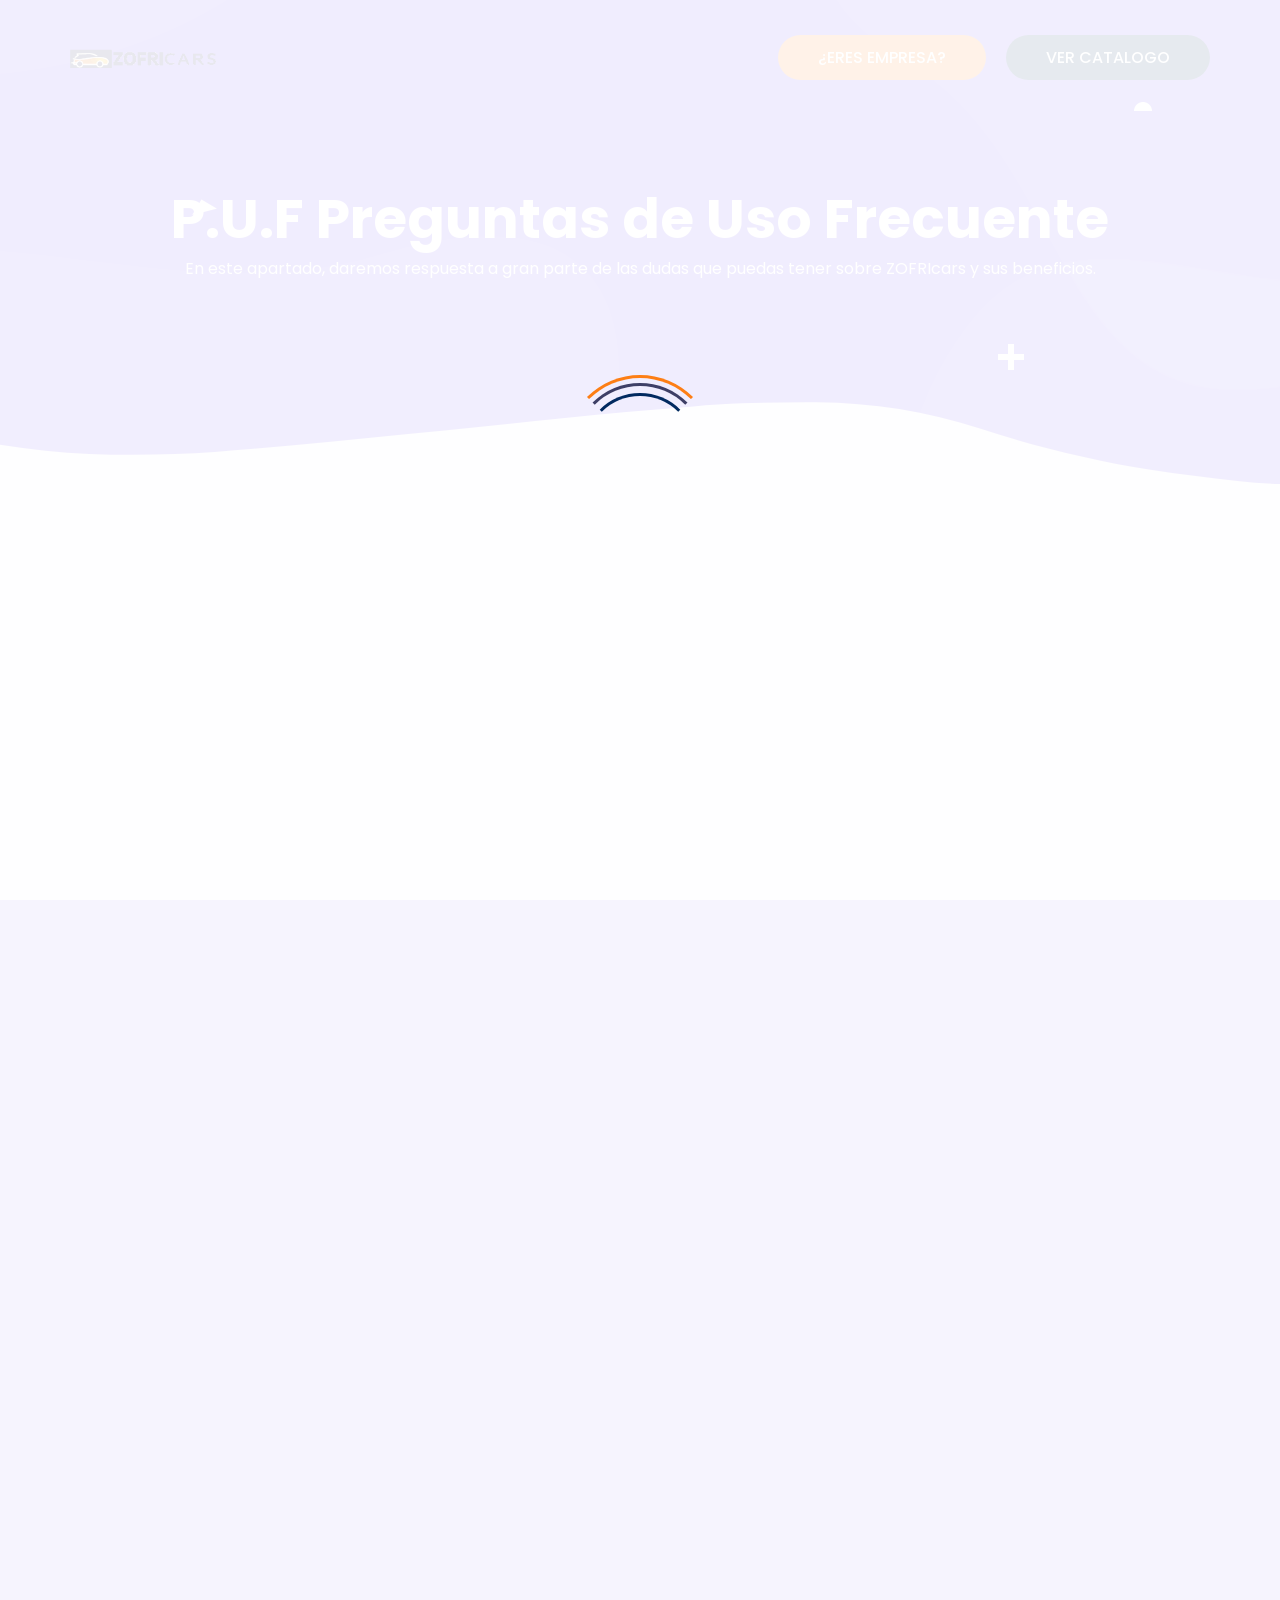
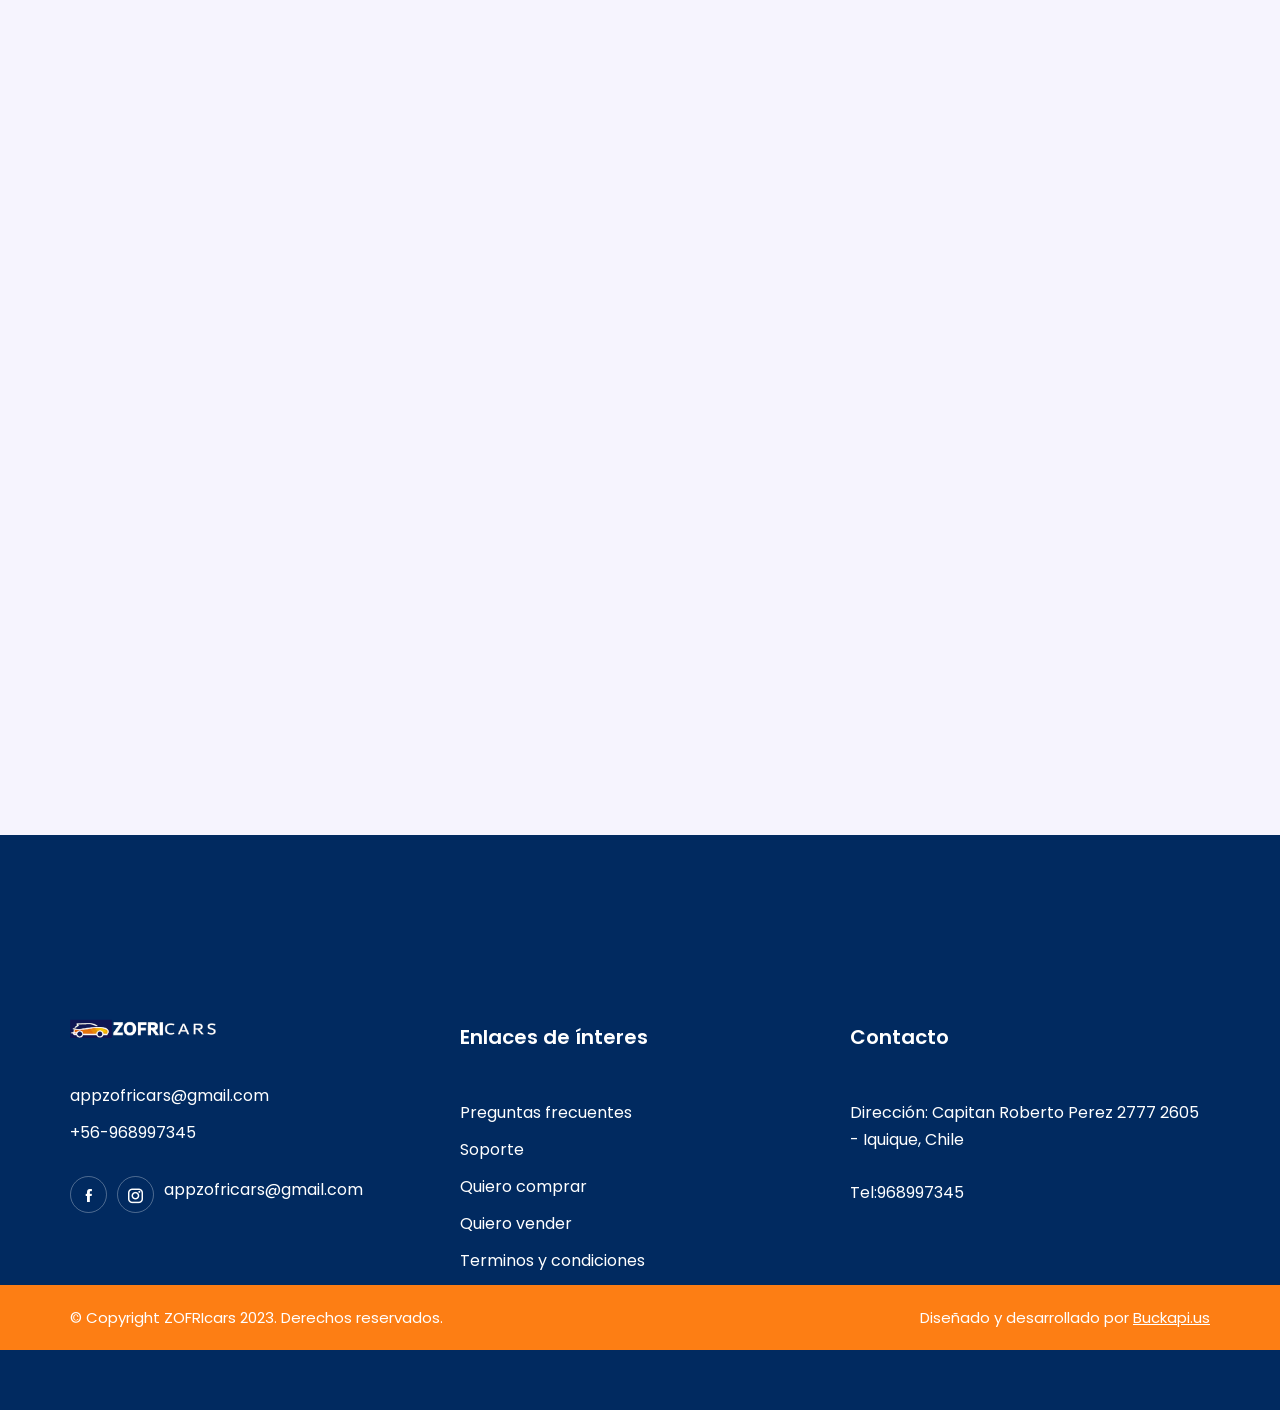
==== commit 9e18a4f2: "casa" ====
--- a/faq.html
+++ b/faq.html
@@ -6,7 +6,9 @@
   <meta charset="UTF-8">
   <meta http-equiv="X-UA-Compatible" content="IE=edge">
   <meta name="viewport" content="width=device-width, initial-scale=1.0">
-  <title>FAQs</title>
+  <title>ZOFRIcars - Marketplace vehículos y Autopartes</title>
+
+  
 
   <!-- icofont-css-link -->
   <link rel="stylesheet" href="css/icofont.min.css">
@@ -16,11 +18,11 @@
   <link rel="stylesheet" href="css/bootstrap.min.css">
   <!-- Aos-Style-link -->
   <link rel="stylesheet" href="css/aos.css">
-  <!-- Coustome-Style-link -->
+  <!-- Coustome-Style-link -->                  
   <link rel="stylesheet" href="css/style.css">
   <!-- Responsive-Style-link -->
-  <link rel="stylesheet" href="css/responsive.css">
-  <!-- Favicon -->
+  <link rel="stylesheet" href="css/responsive.css">   
+  <!-- Favicon -->            
   <link rel="shortcut icon" href="images/favicon.png" type="image/x-icon">
 
 </head>
@@ -36,13 +38,13 @@
     </div>
 
     <!-- Header Start -->
-    <header class="white_header">
+    <header>
       <!-- container start -->
       <div class="container">
         <!-- navigation bar -->
         <nav class="navbar navbar-expand-lg">
-           <a class="navbar-brand" href="index.html">
-            <img src="images/footer_logo.png" alt="image">
+          <a class="navbar-brand" href="index.html#">
+            <img src="images/logo.png" alt="image" >
           </a>
           <button class="navbar-toggler" type="button" data-toggle="collapse" data-target="#navbarSupportedContent"
             aria-controls="navbarSupportedContent" aria-expanded="false" aria-label="Toggle navigation">
@@ -55,74 +57,23 @@
           </button>
 
           <div class="collapse navbar-collapse" id="navbarSupportedContent">
-            <ul class="navbar-nav ml-auto">
-              <!-- secondery menu start -->
-              <li class="nav-item has_dropdown">
-                <a class="nav-link" href="faq.html#">Home</a>
-                <span class="drp_btn"><i class="icofont-rounded-down"></i></span>
-                <div class="sub_menu">
-                  <ul>
-                    <li><a href="index.html">Home Defoult</a></li>
-                    <li><a href="../02-app-landing-page-dark-hero/index.html">Home Dark Hero</a></li>
-                    <li><a href="../03-app-landing-page-wave-animation/index.html">Home Wave </a></li>
-                    <li><a href="../04-app-landing-page-gredient-color/index.html">Home Gredient</a></li>
-                    <li><a href="../05-app-landing-page-video-hero/index.html">Home Video</a></li>
-                    <li><a href="../06-app-landing-page-video-hero-full-background/index.html">Home Video 2</a></li>
-                  </ul>
-                </div>
-              </li>
-              <!-- secondery menu end -->
-              <li class="nav-item">
-                <a class="nav-link" href="index.html#features">Features</a>
+                <ul class="navbar-nav ml-auto">
+              <!-- <li class="nav-item">
+                <a class="nav-link" href="mvp.html">MVP</a>
               </li>
               <li class="nav-item">
-                <a class="nav-link" href="index.html#how_it_work">How it works</a>
-              </li>
-
-              <!-- secondery menu start -->
-              <li class="nav-item has_dropdown">
-                <a class="nav-link" href="faq.html#">Pages</a>
-                <span class="drp_btn"><i class="icofont-rounded-down"></i></span>
-                <div class="sub_menu">
-                  <ul>
-                    <li><a href="about.html">About Us</a></li>
-                    <li><a href="reviews.html">Reviews</a></li>
-                    <li><a href="contact.html">Contact Us</a></li>
-                    <li><a href="faq.html">Faq</a></li>
-                    <li><a href="sign-in.html">Sign In</a></li>
-                    <li><a href="sign-up.html">Sign Up</a></li>
-                    <li><a href="blog-list.html">Blog List</a></li>
-                    <li><a href="blog-single.html">Blog Single</a></li>
-                  </ul>
-                </div>
-              </li>
-              <!-- secondery menu end -->
-
-              <li class="nav-item">
-                <a class="nav-link" href="pricing.html">Pricing</a>
-              </li>
-
-
-              <!-- secondery menu start -->
-              <li class="nav-item has_dropdown">
-                <a class="nav-link" href="faq.html#">Blog</a>
-                <span class="drp_btn"><i class="icofont-rounded-down"></i></span>
-                <div class="sub_menu">
-                  <ul>
-                    <li><a href="blog-list.html">Blog List</a></li>
-                    <li><a href="blog-single.html">Blog Single</a></li>
-                  </ul>
-                </div>
-              </li>
-              <!-- secondery menu end -->
-
-              
-              <li class="nav-item">
-                <a class="nav-link" href="contact.html">Contact</a>
+                <a class="nav-link" href="saas.html">SaaS</a>
               </li>
               <li class="nav-item">
-                <a class="nav-link dark_btn" href="contact.html">GET STARTED</a>
+                <a class="nav-link" href="saap.html">SaaP</a>
+              </li> -->
+              <li class="nav-item">
+                <a class="nav-link dark_btn" href="https://administrator.zofricars.com/auth/register" target="_blank">¿ERES EMPRESA?</a>
               </li>
+              <li class="nav-item">
+                <a class="nav-link dark_btn" href="https://app.zofricars.com" target="_blank" style="background-color: #012a60;">VER CATALOGO</a>
+              </li>
+              
             </ul>
           </div>
         </nav>
@@ -141,13 +92,9 @@
         <span class="banner_shape3"> <img src="images/banner-shape3.png" alt="image" > </span>
 
         <div class="bred_text">
-          <h1>Have questions? look here</h1>
-          <p>Lorem Ipsum is simply dummy text of the printing and typesetting</p>
-          <ul>
-            <li><a href="index.html">Home</a></li>
-            <li><span>»</span></li>
-            <li><a href="reviews.html">Faq</a></li>
-          </ul>
+          <h1>P.U.F Preguntas de Uso Frecuente</h1>
+          <p>En este apartado, daremos respuesta a gran parte de las dudas que puedas tener sobre ZOFRIcars y sus beneficios.</p>
+         
         </div>
       </div>
     </div>
@@ -165,15 +112,12 @@
               <div class="card-header" id="headingOne">
                 <h2 class="mb-0">
                   <button type="button" class="btn btn-link active" data-toggle="collapse" data-target="#collapseOne">
-                    <i class="icon_faq icofont-plus"></i></i> How can i pay ?</button>
+                    <i class="icon_faq icofont-plus"></i></i> P.U.F Preguntas de Uso Frecuente</button>
                 </h2>
               </div>
               <div id="collapseOne" class="collapse show" aria-labelledby="headingOne" data-parent="#accordionExample">
                 <div class="card-body">
-                  <p>Lorem Ipsum is simply dummy text of the printing and typesetting industry lorem Ipsum has. been the
-                    industrys standard dummy text ever since the when an unknown printer took a galley of type and
-                    scrambled it to make a type specimen book. It has survived not only five cen turies but also the
-                    leap into electronic typesetting, remaining essentially unchanged.</p>
+                  <p>En este apartado, daremos respuesta a gran parte de las dudas que puedas tener sobre ZOFRIcars y sus beneficios.</p>
                 </div>
               </div>
             </div>
@@ -298,7 +242,7 @@
     <!-- FAQ-Section end -->
 
      <!-- Download-Free-App-section-Start  -->
-     <section class="row_am free_app_section review_freeapp" id="getstarted">
+    <section class="row_am free_app_section review_freeapp" id="getstarted">
     	<!-- container start -->
         <div class="container">
             <div class="free_app_inner" data-aos="fade-in" data-aos-duration="1500" data-aos-delay="100">
@@ -308,9 +252,9 @@
                     <div class="col-md-6">
                         <div class="free_text">
                             <div class="section_title">
-                                <h2>Let’s download free from apple and play store</h2>
-                                <p>Instant free download from apple and play store orem Ipsum is simply dummy text of the printing.
-                                  and typese tting indus orem Ipsum has beenthe standard</p>
+                                <h2>Descarga o visita ahora</h2>
+                                <h2>“Todo el secreto para una vida exitosa es encontrar cuál es nuestro propósito y luego hacerlo”</h2>
+                                <p>Henry Ford.</p>
                             </div>
                             <ul class="app_btn">
                               <li>
@@ -331,7 +275,7 @@
                     <div class="col-md-6">
                         <div class="free_img">
                             <img src="images/download-screen01.png" alt="image" >
-                            <img class="mobile_mockup" src="images/download-screen02.png" alt="image" >
+                            <img class="mobile_mockup" src="images/screen-2.png" alt="image" >
                         </div>
                     </div>
                 </div>
@@ -342,129 +286,105 @@
     </section>
     <!-- Download-Free-App-section-end  -->
 
-    <!-- News-Letter-Section-Start -->
-    <section class="newsletter_section">
-      <!-- container start -->
-      <div class="container">
-        <div class="newsletter_box">
-          <div class="section_title" data-aos="fade-in" data-aos-duration="1500" data-aos-delay="100">
-            <!-- h2 -->
-            <h2>Subscribe newsletter</h2>
-            <!-- p -->
-            <p>Be the first to recieve all latest post in your inbox</p>
-          </div>
-          <form action="faq.html" data-aos="fade-in" data-aos-duration="1500" data-aos-delay="100">
-            <div class="form-group">
-              <input type="email" class="form-control" placeholder="Enter your email">
-            </div>
-            <div class="form-group">
-              <button class="btn">SUBMIT</button>
-            </div>
-          </form>
-        </div>
-      </div>
+    <section class="row_am latest_story" id="blog">
+     <!-- container start -->
+    
       <!-- container end -->
     </section>
-    <!-- News-Letter-Section-end -->
-
+    <!-- News-Letter-Section-Start -->
+   
     <!-- Footer-Section start -->
     <footer>
-      <div class="top_footer has_bg">
-        <!-- container start -->
-        <div class="container">
-          <!-- row start -->
-          <div class="row">
-            <!-- footer link 1 -->
-            <div class="col-lg-4 col-md-6 col-12">
-              <div class="abt_side">
-                <div class="logo"> <img src="images/footer_logo.png" alt="image"></div>
-                <ul>
-                  <li><a href="faq.html#">support@example.com</a></li>
-                  <li><a href="faq.html#">+1-900-123 4567</a></li>
-                </ul>
-                <ul class="social_media">
-                  <li><a href="faq.html#"><i class="icofont-facebook"></i></a></li>
-                  <li><a href="faq.html#"><i class="icofont-twitter"></i></a></li>
-                  <li><a href="faq.html#"><i class="icofont-instagram"></i></a></li>
-                  <li><a href="faq.html#"><i class="icofont-pinterest"></i></a></li>
-                </ul>
-              </div>
-            </div>
-
-            <!-- footer link 2 -->
-            <div class="col-lg-3 col-md-6 col-12">
-              <div class="links">
-                <h3>Useful Links</h3>
-                <ul>
-                  <li><a href="index.html">Home</a></li>
-                  <li><a href="faq.html#">About us</a></li>
-                  <li><a href="faq.html#">Services</a></li>
-                  <li><a href="faq.html#">Blog</a></li>
-                  <li><a href="faq.html#">Contact us</a></li>
-                </ul>
-              </div>
-            </div>
-
-            <!-- footer link 3 -->
-            <div class="col-lg-3 col-md-6 col-12">
-              <div class="links">
-                <h3>Help & Suport</h3>
-                <ul>
-                  <li><a href="faq.html#">FAQs</a></li>
-                  <li><a href="faq.html#">Support</a></li>
-                  <li><a href="faq.html#">How it works</a></li>
-                  <li><a href="faq.html#">Terms & conditions</a></li>
-                  <li><a href="faq.html#">Privacy policy</a></li>
-                </ul>
-              </div>
-            </div>
-
-            <!-- footer link 4 -->
-            <div class="col-lg-2 col-md-6 col-12">
-              <div class="try_out">
-                <h3>Let’s Try Out</h3>
-                <ul class="app_btn">
-                  <li>
-                    <a href="faq.html#">
-                      <img src="images/appstore_blue.png" alt="image">
-                    </a>
-                  </li>
-                  <li>
-                    <a href="faq.html#">
-                      <img src="images/googleplay_blue.png" alt="image">
-                    </a>
-                  </li>
-                </ul>
-              </div>
-            </div>
+        <div class="top_footer" id="contact">
+          <!-- animation line -->
+          <div class="anim_line dark_bg">
+            <span><img src="images/anim_line.png" alt="anim_line"></span>
+            <span><img src="images/anim_line.png" alt="anim_line"></span>
+            <span><img src="images/anim_line.png" alt="anim_line"></span>
+            <span><img src="images/anim_line.png" alt="anim_line"></span>
+            <span><img src="images/anim_line.png" alt="anim_line"></span>
+            <span><img src="images/anim_line.png" alt="anim_line"></span>
+            <span><img src="images/anim_line.png" alt="anim_line"></span>
+            <span><img src="images/anim_line.png" alt="anim_line"></span>
+            <span><img src="images/anim_line.png" alt="anim_line"></span>
           </div>
-          <!-- row end -->
-        </div>
-        <!-- container end -->
-      </div>
-
-      <!-- last footer -->
-      <div class="bottom_footer">
-        <!-- container start -->
-        <div class="container">
-          <!-- row start -->
-          <div class="row">
-            <div class="col-md-6">
-              <p>© Copyrights 2022. All rights reserved.</p>
-            </div>
-            <div class="col-md-6">
-              <p class="developer_text">Design & developed by <a href="https://themeforest.net/user/kalanidhithemes" target="blank">Kalanidhi Themes</a></p>
-            </div>
+            <!-- container start -->
+            <div class="container">
+              <!-- row start -->
+              <div class="row">
+                  <!-- footer link 1 -->
+                  <div class="col-lg-4 col-md-6 col-12">
+                      <div class="abt_side">
+                        <div class="logo"> <img src="images/footer_logo.png" alt="image" ></div>
+                        <ul>
+                          <li><a href="mailto:appzofricars@gmail.com">appzofricars@gmail.com</a></li>
+                          <li><a href="tel:+56968997345" target="_blank">+56-968997345</a></li>
+                        </ul>
+                        <ul class="social_media">
+                             
+                            <li><a href="https://www.facebook.com/zofricars/" target="_blank"><i class="icofont-facebook"></i></a></li>
+                            <li><a href="https://www.instagram.com/zofricars/" target="_blank"><i class="icofont-instagram"></i></a></li>
+                            <p>appzofricars@gmail.com</p>
+                        </ul>
+                      </div>
+                  </div>
+
+                  <!-- footer link 2 -->
+                  <div class="col-lg-4 col-md-6 col-12">
+                      <div class="links"><h3>Enlaces de ínteres</h3>
+                     
+                          <ul>
+                            <li><a href="faq.html">Preguntas frecuentes</a></li>
+                            <li><a href="tel:+56968997345">Soporte</a></li>
+                            <li><a href="https://app.zofricars.com/welcome">Quiero comprar</a></li>
+                            <li><a href="https://administrator.zofricars.com/auth/login">Quiero vender</a></li>
+                            <li><a href="terminos.pdf">Terminos y condiciones</a></li>
+                           
+                          </ul>
+                      </div>
+                  </div>
+
+                  <!-- footer link 3 -->
+                   <div class="col-lg-4 col-md-6 col-12">
+                      <div class="abt_side">
+                        <div class="links"><h3>Contacto</h3>
+                        <ul>
+                          <li><p>Dirección: Capitan Roberto Perez 2777 2605 - Iquique, Chile</p></li>
+                          <li><a href="tel:+56968997345">Tel:968997345</a></li>
+                        </ul>
+                        
+                      </div>
+                  </div>
+                  <!-- footer link 4 -->
+                  
+              </div>
+              <!-- row end -->
           </div>
-          <!-- row end -->
-        </div>
-        <!-- container end -->
-      </div>
-
-      <!-- go top button -->
-      <div class="go_top">
-        <span><img src="images/go_top.png" alt="image"></span>
-      </div>
+          <!-- container end -->
+        </div>
+
+        <!-- last footer -->
+        <div class="bottom_footer">
+          <!-- container start -->
+            <div class="container">
+              <!-- row start -->
+              <div class="row">
+                <div class="col-md-6">
+                    <p>© Copyright ZOFRIcars  2023. Derechos reservados.</p>
+                </div>
+                <div class="col-md-6">
+                    <p class="developer_text">Diseñado y desarrollado por <a href="https://www.buckapi.us" target="blank">Buckapi.us</a></p>
+                </div>
+            </div>
+            <!-- row end -->
+            </div>
+            <!-- container end -->
+        </div>
+
+        <!-- go top button -->
+        <div class="go_top">
+            <span><img src="images/go_top.png" alt="image" ></span>
+        </div>
     </footer>
     <!-- Footer-Section end -->
 
--- a/css/style.css
+++ b/css/style.css
@@ -139,7 +139,7 @@
     --light-purple: #F6F4FE;
     --purple: #6A49F2;
     --bg-purple: #6A49F2;
-    --dark-purple: #32236F;
+    --dark-purple: #012a60;
     --body-text-purple: #3E3F66;
     --text-white: #ffffff;
     --bg-white: #ffffff;
@@ -682,7 +682,7 @@
 
 /* hero slider heading h1 */
 .banner_section .banner_text h1 {
-    font-size: 55px;
+    font-size: 40px;
     color: var(--dark-purple);
     letter-spacing: -1.5px;
     font-weight: 700;
@@ -1737,11 +1737,12 @@
 .free_app_section .container .free_app_inner .free_img {
     display: flex;
     align-items: center;
-    margin-top: -120px;
+    /*margin-top: -120px;*/
 }
 
 .free_app_section .container .free_app_inner .free_img img:last-child {
-    margin-left: -65px;
+   margin-left: 5px;
+    border-radius: 10%;
 }
 
 .purple_backdrop {
@@ -1749,7 +1750,7 @@
     position: fixed;
     left: 0;
     top: 0;
-    background-color: rgba(50, 35, 111, 0.95);
+    background-color: rgba(1, 42, 96, 0.95);
     width: 100%;
     height: 100%;
     z-index: 99999;
@@ -1837,11 +1838,11 @@
 }
 
 .newsletter_box .section_title {
-    width: 45%;
+    width: 90%;
 }
 
 .newsletter_box form {
-    width: 60%;
+    width: 10%;
 }
 
 /* newsletter heading h2 */
@@ -1925,7 +1926,7 @@
 }
 
 footer .top_footer {
-    background-color: #583BD3;
+    background-color: #012a60;
     padding: 180px 0 60px 0;
     position: relative;
     overflow: hidden;
--- a/css/responsive.css
+++ b/css/responsive.css
@@ -2,7 +2,7 @@
     --light-purple: #F6F4FE;
     --purple: #fd7e14;
     --bg-purple: #fd7e14;
-    --dark-purple: #32236F;
+    --dark-purple: #012a60;
     --body-text-purple: #3E3F66;
     --text-white: #ffffff;
     --bg-white: #ffffff;
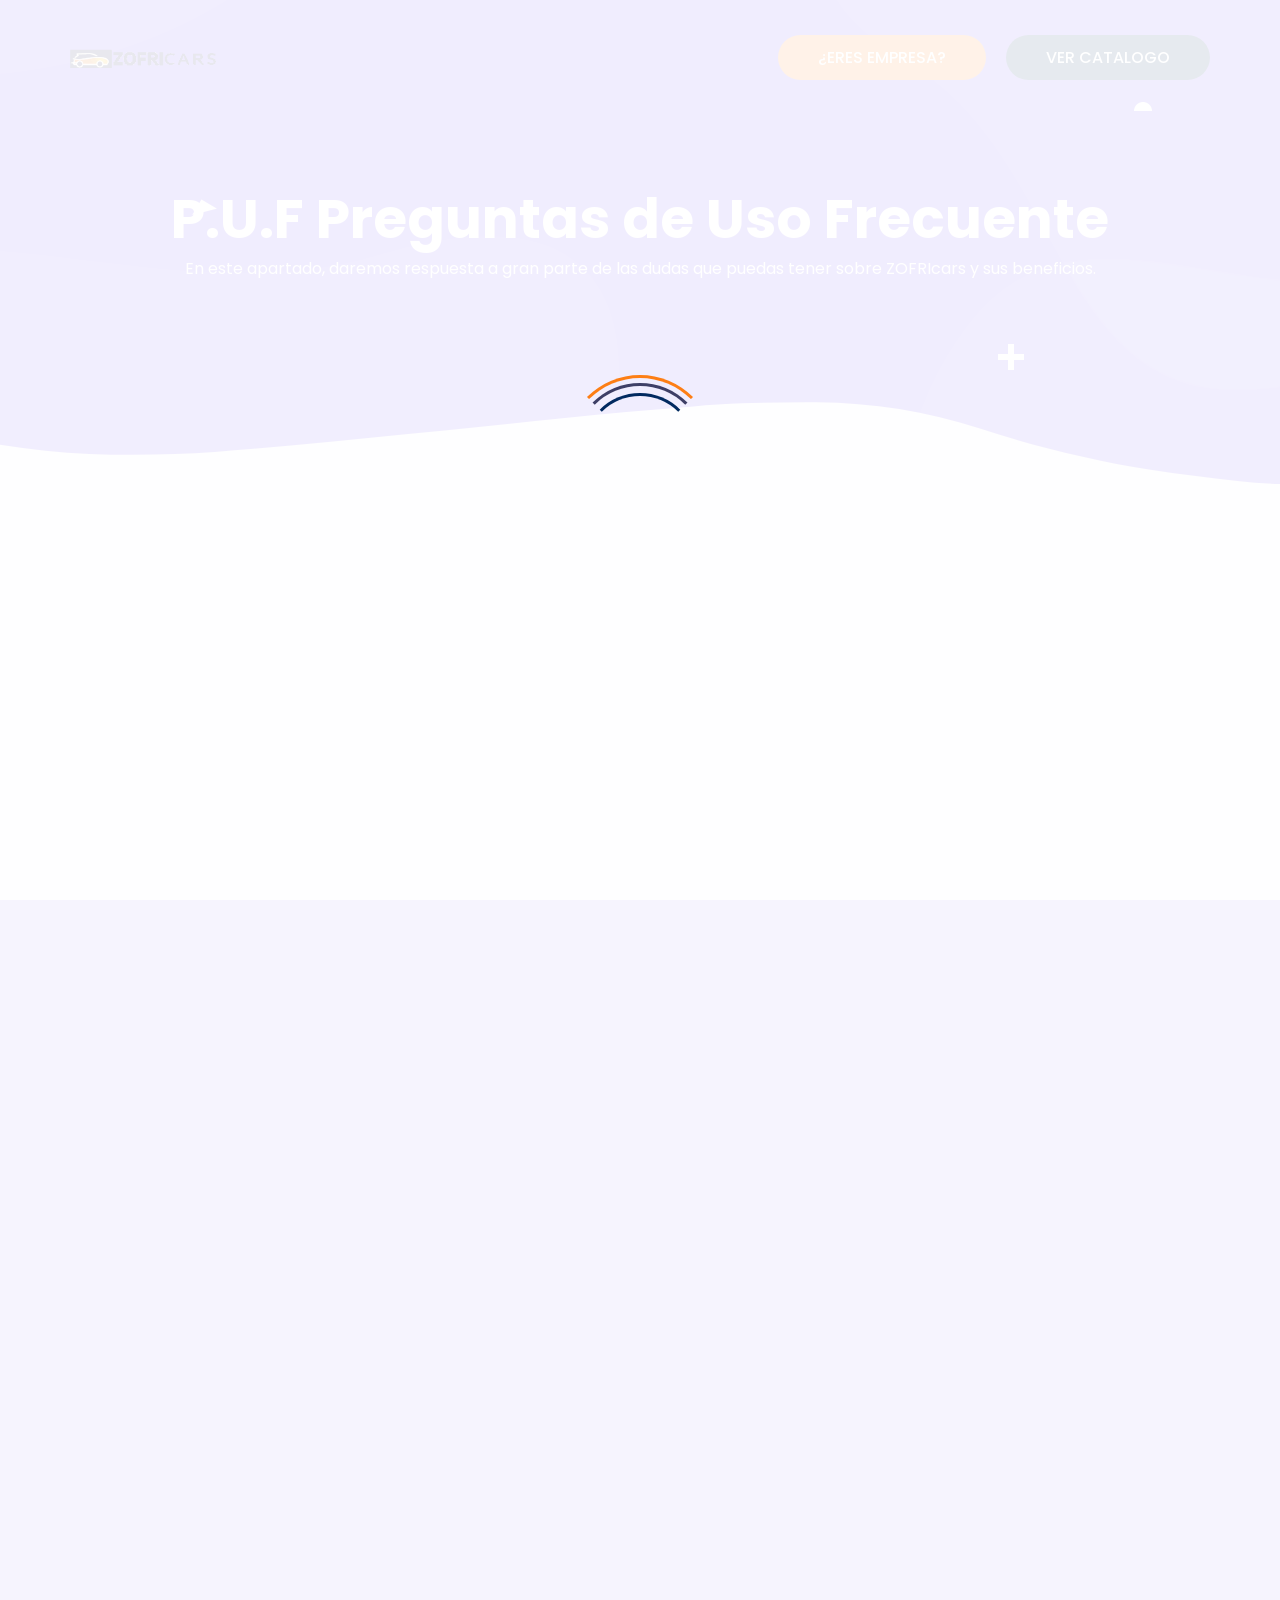
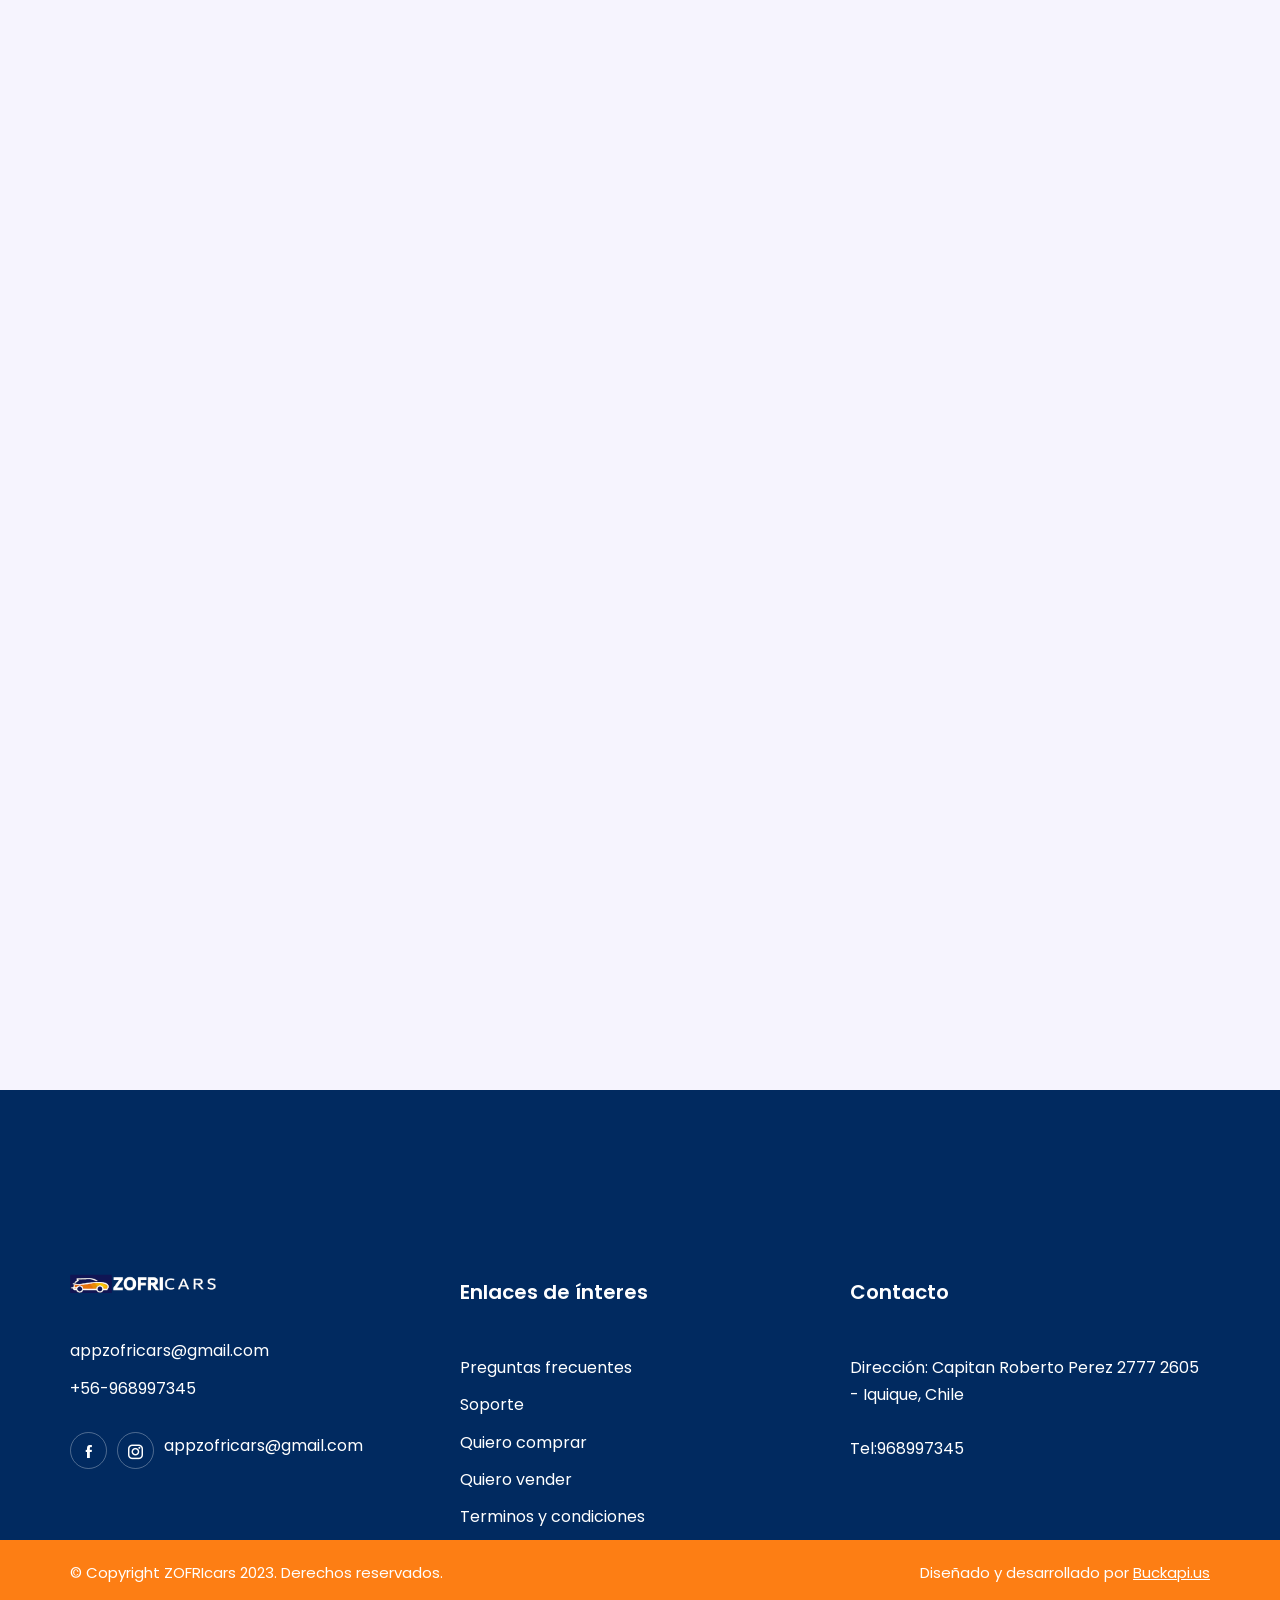
==== commit 41763795: "faq" ====
--- a/faq.html
+++ b/faq.html
@@ -107,134 +107,136 @@
         <!-- faq data -->
         <div class="faq_panel">
           <div class="accordion" id="accordionExample">
-
-            <div class="card" data-aos="fade-up" >
+            <div class="card aos-init" data-aos="fade-up" data-aos-duration="1500">
               <div class="card-header" id="headingOne">
                 <h2 class="mb-0">
                   <button type="button" class="btn btn-link active" data-toggle="collapse" data-target="#collapseOne">
-                    <i class="icon_faq icofont-plus"></i></i> P.U.F Preguntas de Uso Frecuente</button>
+                    <i class="icon_faq icofont-minus"></i>¿Que es ZOFRIcars?</button>
                 </h2>
               </div>
               <div id="collapseOne" class="collapse show" aria-labelledby="headingOne" data-parent="#accordionExample">
                 <div class="card-body">
-                  <p>En este apartado, daremos respuesta a gran parte de las dudas que puedas tener sobre ZOFRIcars y sus beneficios.</p>
-                </div>
-              </div>
-            </div>
-
-            <div class="card" data-aos="fade-up" >
+                  <p>Somos una empresa autorizada por el conglomerado de Autos de ZOFRI (Zona Franca de Iquique), para venta y tramitación de autos.</p>
+                </div>
+              </div>
+            </div>
+            <div class="card aos-init" data-aos="fade-up" data-aos-duration="1500">
               <div class="card-header" id="headingTwo">
                 <h2 class="mb-0">
-                  <button type="button" class="btn btn-link collapsed" data-toggle="collapse"
-                    data-target="#collapseTwo"><i class="icon_faq icofont-plus"></i></i> How to setup account ?</button>
+                  <button type="button" class="btn btn-link collapsed" data-toggle="collapse" data-target="#collapseTwo"><i class="icon_faq icofont-plus"></i>¿Como puedo adquirir mi AUTO?</button>
                 </h2>
               </div>
               <div id="collapseTwo" class="collapse" aria-labelledby="headingTwo" data-parent="#accordionExample">
                 <div class="card-body">
-                  <p>Lorem Ipsum is simply dummy text of the printing and typesetting industry lorem Ipsum has. been the
-                    industrys standard dummy text ever since the when an unknown printer took a galley of type and
-                    scrambled it to make a type specimen book. It has survived not only five cen turies but also the
-                    leap into electronic typesetting, remaining essentially unchanged.</p>
-                </div>
-              </div>
-            </div>
-
-            <div class="card" data-aos="fade-up" >
+                  <p>Contamos con un amplio catálogo de Autos conformado por las empresas registradas en ZOFRI, encuentras cualquier tipo de auto desde un SUV hasta MOTORHOME, precio, transmision, combustible, 0 Km. o usado. Selecciona el que se ajuste a tu gusto.</p>
+                </div>
+              </div>
+            </div>
+            <div class="card aos-init" data-aos="fade-up" data-aos-duration="1500">
               <div class="card-header" id="headingThree">
                 <h2 class="mb-0">
-                  <button type="button" class="btn btn-link collapsed" data-toggle="collapse"
-                    data-target="#collapseThree"><i class="icon_faq icofont-plus"></i></i>What is process to get refund
+                  <button type="button" class="btn btn-link collapsed" data-toggle="collapse" data-target="#collapseThree"><i class="icon_faq icofont-plus"></i>¿Puedo ver el auto en persona antes de adquirirlo
                     ?</button>
                 </h2>
               </div>
               <div id="collapseThree" class="collapse" aria-labelledby="headingThree" data-parent="#accordionExample">
                 <div class="card-body">
-                  <p>Lorem Ipsum is simply dummy text of the printing and typesetting industry lorem Ipsum has. been the
-                    industrys standard dummy text ever since the when an unknown printer took a galley of type and
-                    scrambled it to make a type specimen book. It has survived not only five cen turies but also the
-                    leap into electronic typesetting, remaining essentially unchanged.</p>
-                </div>
-              </div>
-            </div>
-
-            <div class="card" data-aos="fade-up" >
+                  <p>SI, al ingresar a nuestro MARKETPLACE APP, debe de crear su cuenta como usuario para hacerle seguimiento y proceder a la demostración del AUTO.</p>
+                </div>
+              </div>
+            </div>
+            <div class="card aos-init" data-aos="fade-up" data-aos-duration="1500">
               <div class="card-header" id="headingFour">
                 <h2 class="mb-0">
-                  <button type="button" class="btn btn-link collapsed" data-toggle="collapse"
-                    data-target="#collapseFour"><i class="icon_faq icofont-plus"></i></i>What is process to get refund ?
-                  </button>
-                </h2>
-              </div>
-
-              <div id="collapseFour" class="collapse" aria-labelledby="headingFour" data-parent="#accordionExample">
-                <div class="card-body">
-                  <p>Lorem Ipsum is simply dummy text of the printing and typesetting industry lorem Ipsum has. been the
-                    industrys standard dummy text ever since the when an unknown printer took a galley of type and
-                    scrambled it to make a type specimen book. It has survived not only five cen turies but also the
-                    leap into electronic typesetting, remaining essentially unchanged.</p>
-                </div>
-              </div>
-            </div>
-
-            <div class="card" data-aos="fade-up" >
+                  <button type="button" class="btn btn-link collapsed" data-toggle="collapse" data-target="#collapseFour"><i class="icon_faq icofont-plus"></i>¿Cuales son los medios de pago que se manejan en ZOFRIcars
+                    ?</button>
+                </h2>
+              </div>
+              <div id="collapseFour" class="collapse" aria-labelledby="headingFour" data-parent="#accordionExample">
+                <div class="card-body">
+                  <p>Recibimos pagos con tarjetas de debito, credito,transferencias bancarias y consignaciones en oficina.</p>
+                </div>
+              </div>
+            </div>
+            <div class="card aos-init" data-aos="fade-up" data-aos-duration="1500">
               <div class="card-header" id="headingFive">
                 <h2 class="mb-0">
-                  <button type="button" class="btn btn-link collapsed" data-toggle="collapse"
-                    data-target="#collapseFive"><i class="icon_faq icofont-plus"></i></i>Can i get code bug support for customization ?
-                  </button>
-                </h2>
-              </div>
-
-              <div id="collapseFive" class="collapse" aria-labelledby="headingFive" data-parent="#accordionExample">
-                <div class="card-body">
-                  <p>Lorem Ipsum is simply dummy text of the printing and typesetting industry lorem Ipsum has. been the
-                    industrys standard dummy text ever since the when an unknown printer took a galley of type and
-                    scrambled it to make a type specimen book. It has survived not only five cen turies but also the
-                    leap into electronic typesetting, remaining essentially unchanged.</p>
-                </div>
-              </div>
-            </div>
-
-            <div class="card" data-aos="fade-up" >
+                  <button type="button" class="btn btn-link collapsed" data-toggle="collapse" data-target="#collapseFour"><i class="icon_faq icofont-plus"></i>¿Cuales son los medios de pago que se manejan en ZOFRIcars
+                    ?</button>
+                </h2>
+              </div>
+              <div id="collapseFour" class="collapse" aria-labelledby="headingFour" data-parent="#accordionExample">
+                <div class="card-body">
+                  <p>Recibimos pagos con tarjetas de debito, credito,transferencias bancarias y consignaciones en oficina.</p>
+                </div>
+              </div>
+            </div>
+            <div class="card aos-init" data-aos="fade-up" data-aos-duration="1500">
+              <div class="card-header" id="headingFive">
+                <h2 class="mb-0">
+                  <button type="button" class="btn btn-link collapsed" data-toggle="collapse" data-target="#collapseFour"><i class="icon_faq icofont-plus"></i>¿Como puedo ver el auto que quiero comprar?</button>
+                </h2>
+              </div>
+              <div id="collapseFour" class="collapse" aria-labelledby="headingFour" data-parent="#accordionExample">
+                <div class="card-body">
+                  <p>Los vehículos se pueden ver de forma presencial en la importadora, o a través de nuestro sitio web en contacto con nuestros colaboradores.</p>
+                </div>
+              </div>
+            </div>
+            <div class="card aos-init" data-aos="fade-up" data-aos-duration="1500">
               <div class="card-header" id="headingSix">
                 <h2 class="mb-0">
-                  <button type="button" class="btn btn-link collapsed" data-toggle="collapse"
-                    data-target="#collapseSix"><i class="icon_faq icofont-plus"></i></i>Lorem Ipsum is simply dummy text of the printing and typesetting ?
-                  </button>
-                </h2>
-              </div>
-
-              <div id="collapseSix" class="collapse" aria-labelledby="headingSix" data-parent="#accordionExample">
-                <div class="card-body">
-                  <p>Lorem Ipsum is simply dummy text of the printing and typesetting industry lorem Ipsum has. been the
-                    industrys standard dummy text ever since the when an unknown printer took a galley of type and
-                    scrambled it to make a type specimen book. It has survived not only five cen turies but also the
-                    leap into electronic typesetting, remaining essentially unchanged.</p>
-                </div>
-              </div>
-            </div>
-
-            <div class="card" data-aos="fade-up" >
+                  <button type="button" class="btn btn-link collapsed" data-toggle="collapse" data-target="#collapseFour"><i class="icon_faq icofont-plus"></i>¿Que necesitas  para poder liberar un vehículo con franquicia de discapacidad?</button>
+                </h2>
+              </div>
+              <div id="collapseFour" class="collapse" aria-labelledby="headingFour" data-parent="#accordionExample">
+                <div class="card-body">
+                  <p>Debe contar con la resolución del compin <li>Resolución de aduana</li> <li>Cédula de identidad vigente </li> <li>certificado de discapacidad no mayor a 15 días de emisión.</li></p>
+                </div>
+              </div>
+            </div>
+            <div class="card aos-init" data-aos="fade-up" data-aos-duration="1500">
               <div class="card-header" id="headingSeven">
                 <h2 class="mb-0">
-                  <button type="button" class="btn btn-link collapsed" data-toggle="collapse"
-                    data-target="#collapseSeven"><i class="icon_faq icofont-plus"></i></i>Lorem Ipsum is simply dummy text of the printing and typesetting ?
-                  </button>
-                </h2>
-              </div>
-
-              <div id="collapseSeven" class="collapse" aria-labelledby="headingSeven" data-parent="#accordionExample">
-                <div class="card-body">
-                  <p>Lorem Ipsum is simply dummy text of the printing and typesetting industry lorem Ipsum has. been the
-                    industrys standard dummy text ever since the when an unknown printer took a galley of type and
-                    scrambled it to make a type specimen book. It has survived not only five cen turies but also the
-                    leap into electronic typesetting, remaining essentially unchanged.</p>
-                </div>
-              </div>
-            </div>
-
+                  <button type="button" class="btn btn-link collapsed" data-toggle="collapse" data-target="#collapseFour"><i class="icon_faq icofont-plus"></i>¿Los repuestos son enviados a mi domicilio?</button>
+                </h2>
+              </div>
+              <div id="collapseFour" class="collapse" aria-labelledby="headingEight" data-parent="#accordionExample">
+                <div class="card-body">
+                  <p>Si todos los repuestos que encuentres en nuestro Marketplace son para retirar en tienda fisica o enviados a su domicilio, envios a todo el pais. CHILE</p>
+                </div>
+              </div>
+            </div>
+            <div class="card aos-init" data-aos="fade-up" data-aos-duration="1500">
+              <div class="card-header" id="headingNine">
+                <h2 class="mb-0">
+                  <button type="button" class="btn btn-link collapsed" data-toggle="collapse" data-target="#collapseFour"><i class="icon_faq icofont-plus"></i>¿En cuanto tiempo recibo mi pedido de repuestos
+                    ?</button>
+                </h2>
+              </div>
+              <div id="collapseFour" class="collapse" aria-labelledby="headingFour" data-parent="#accordionExample">
+                <div class="card-body">
+                  <p>En cuanto a los repuesto el envio o despacho se realiza en los proximas 48 hrs luego de emitido el pago.</p>
+                </div>
+              </div>
+            </div>
+            <div class="card aos-init" data-aos="fade-up" data-aos-duration="1500">
+              <div class="card-header" id="headingTen">
+                <h2 class="mb-0">
+                  <button type="button" class="btn btn-link collapsed" data-toggle="collapse" data-target="#collapseFour"><i class="icon_faq icofont-plus"></i>¿Debo cancelar un cargo por el envio del repuesto
+                    ?</button>
+                </h2>
+              </div>
+              <div id="collapseFour" class="collapse" aria-labelledby="headingFour" data-parent="#accordionExample">
+                <div class="card-body">
+                  <p>Si, la empresa se encargara de la gestión de envio y cobro de cargo por envio.</p>
+                </div>
+              </div>
+            </div>
+            
 
           </div>
+
         </div>
       </div>
       <!-- container end -->
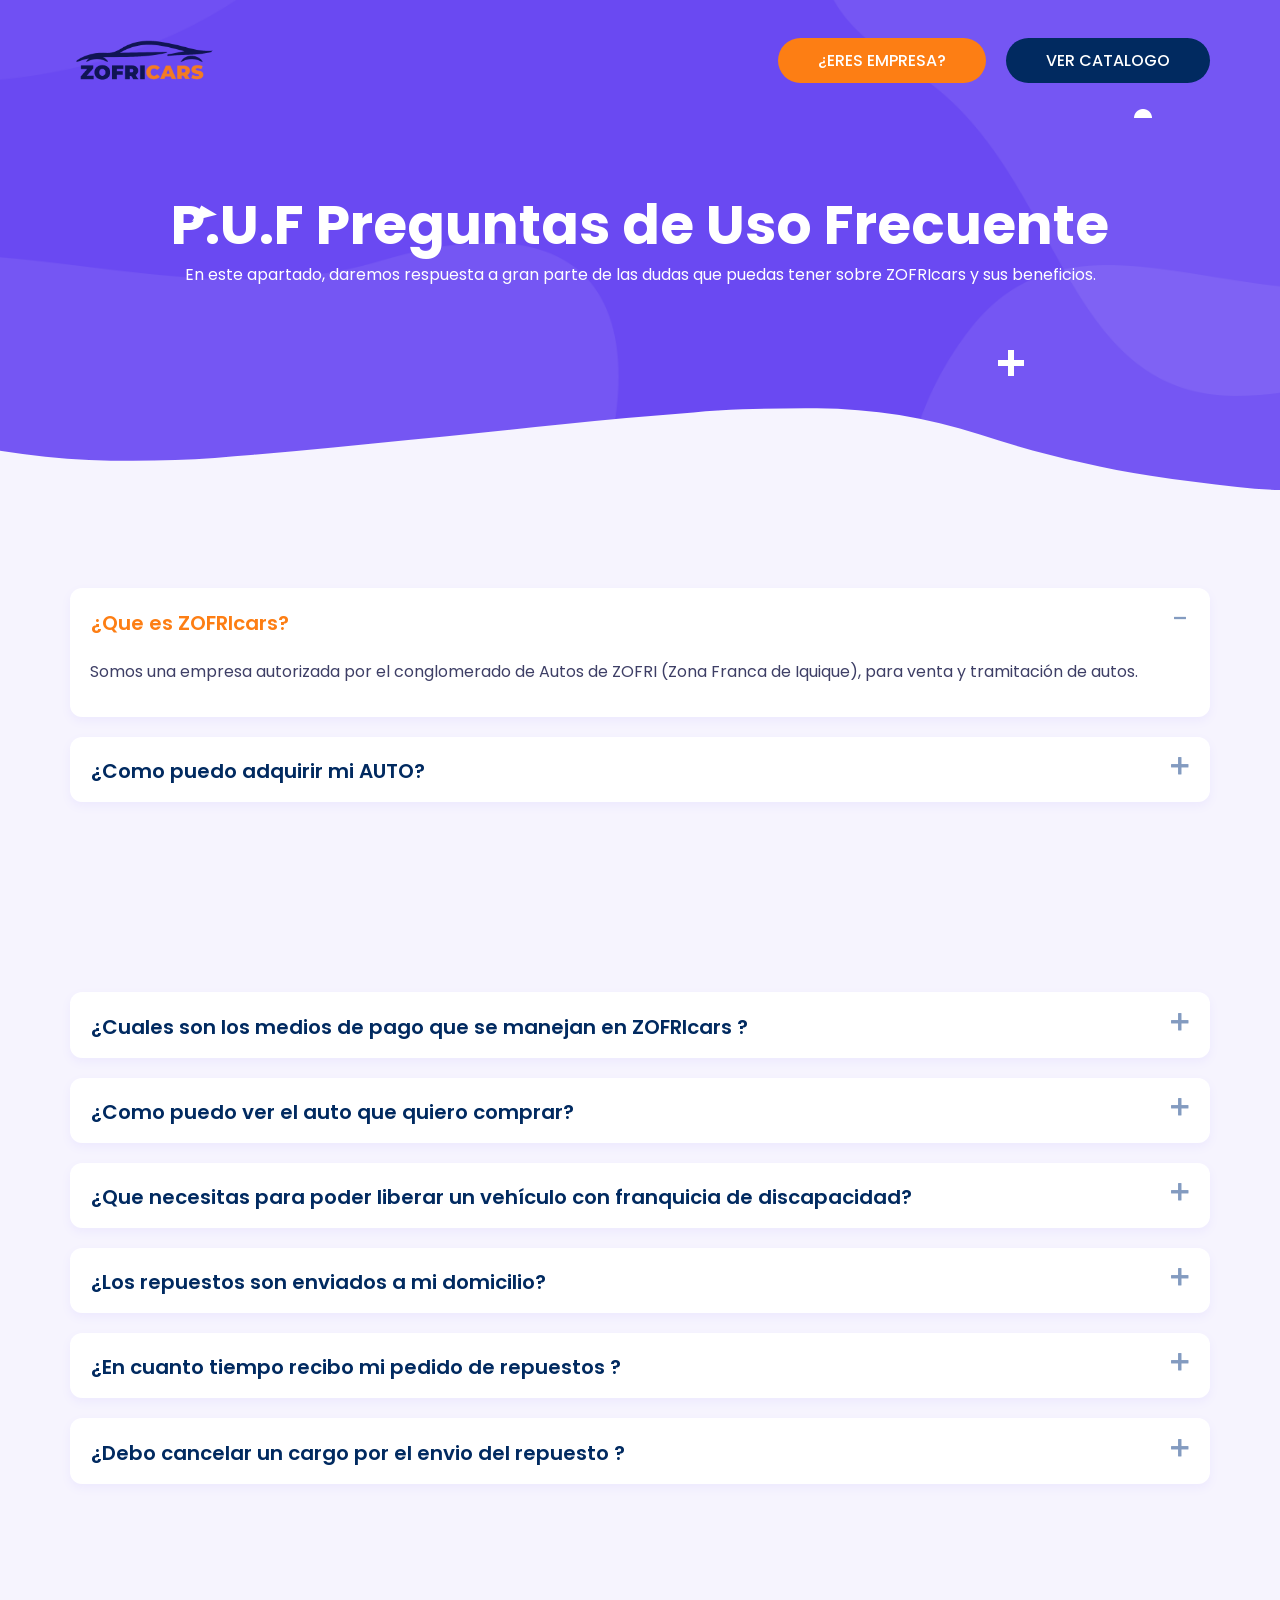
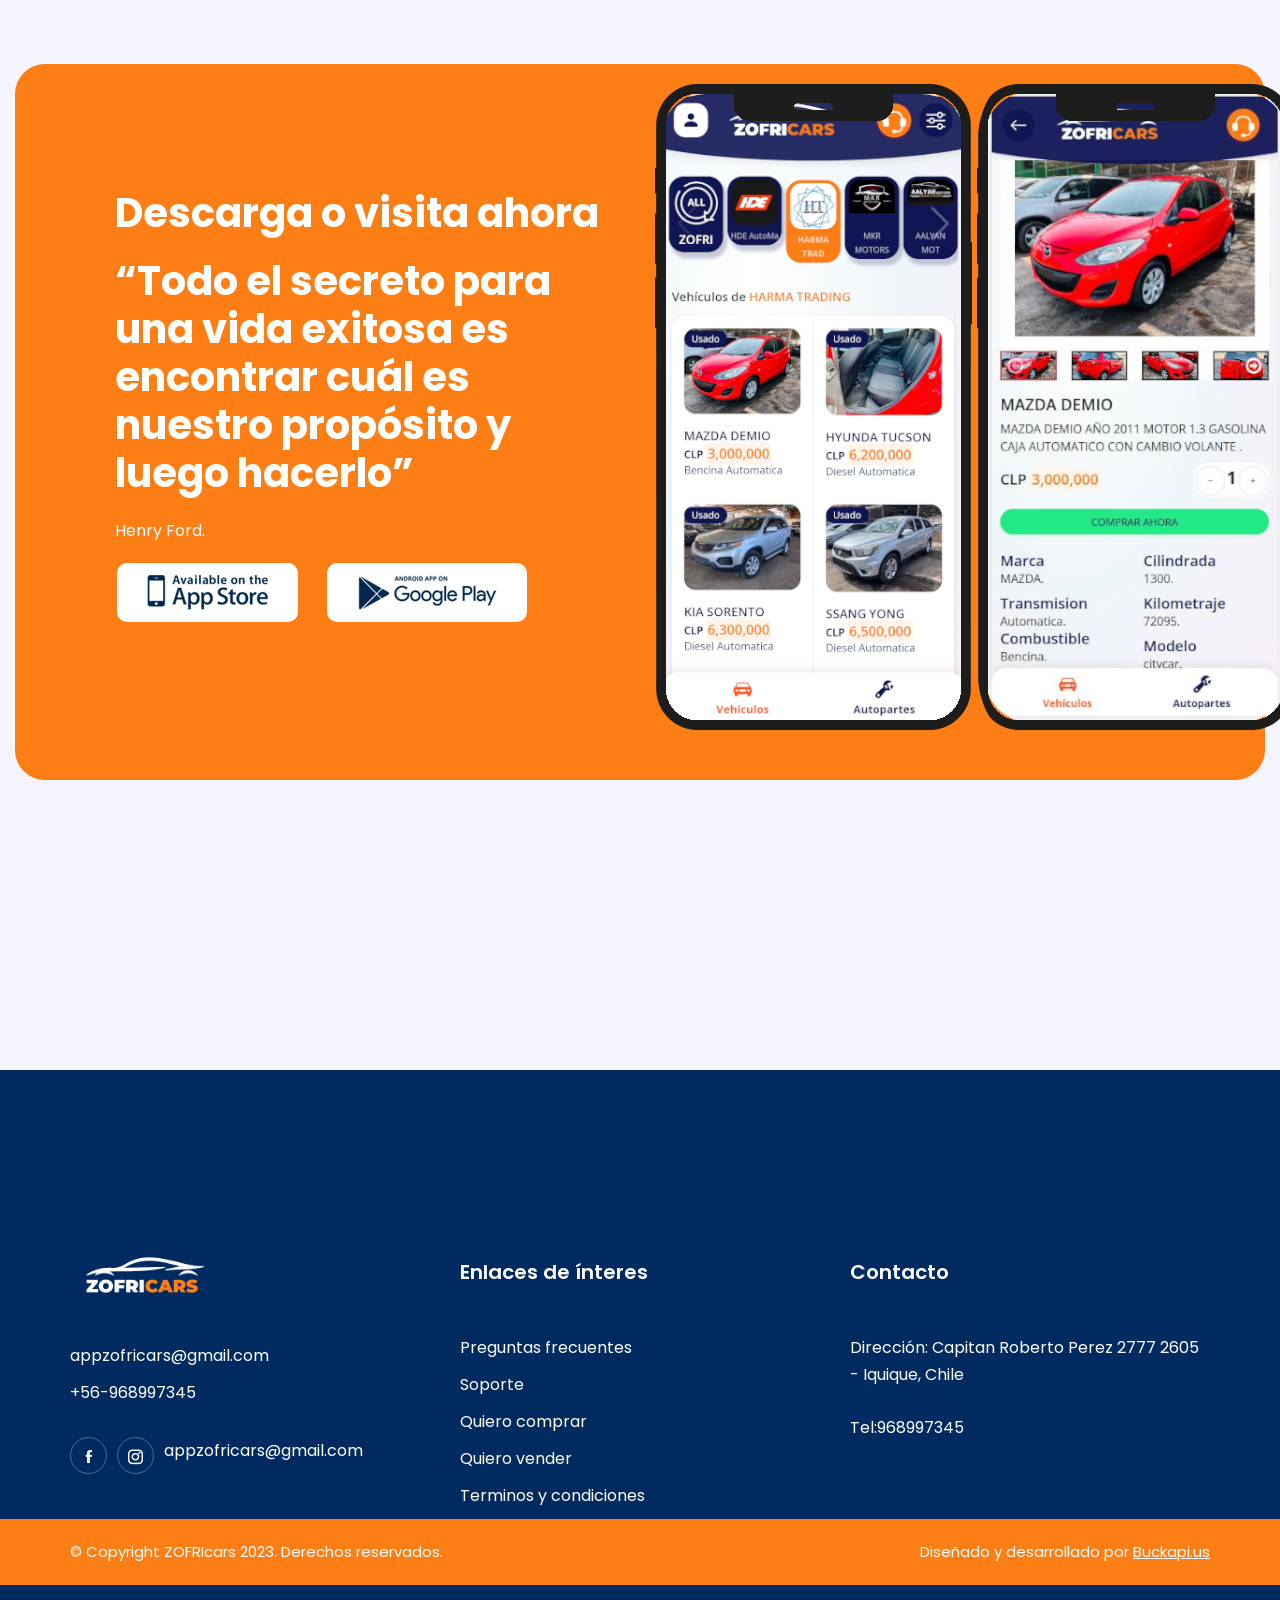
==== commit 04362edc: "correcion" ====
--- a/faq.html
+++ b/faq.html
@@ -276,8 +276,8 @@
                     <!-- images -->
                     <div class="col-md-6">
                         <div class="free_img">
-                            <img src="images/download-screen01.png" alt="image" >
-                            <img class="mobile_mockup" src="images/screen-2.png" alt="image" >
+                            <img class="mobile_mockup" src="images/download-screen01.png" alt="image" >
+                            <img class="mobile_mockup" src="images/download-screen02.png" alt="image" >
                         </div>
                     </div>
                 </div>
